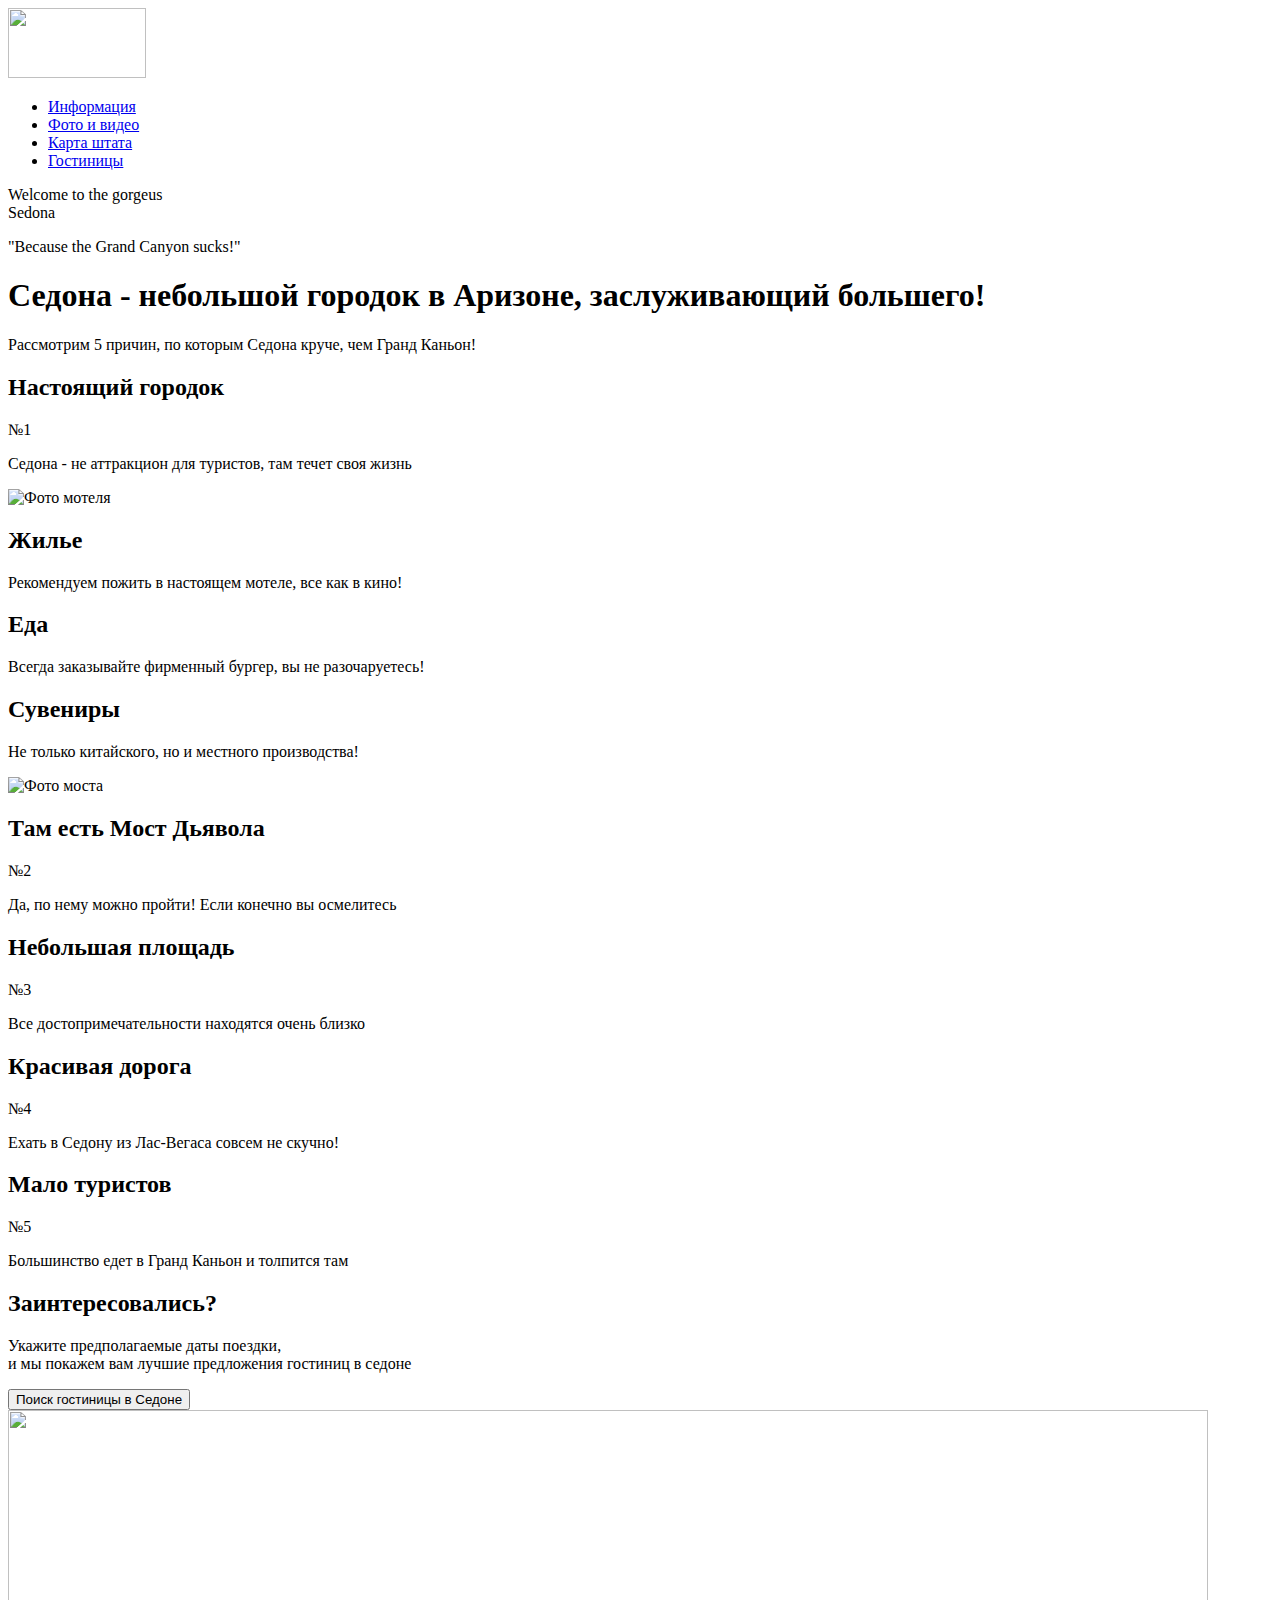
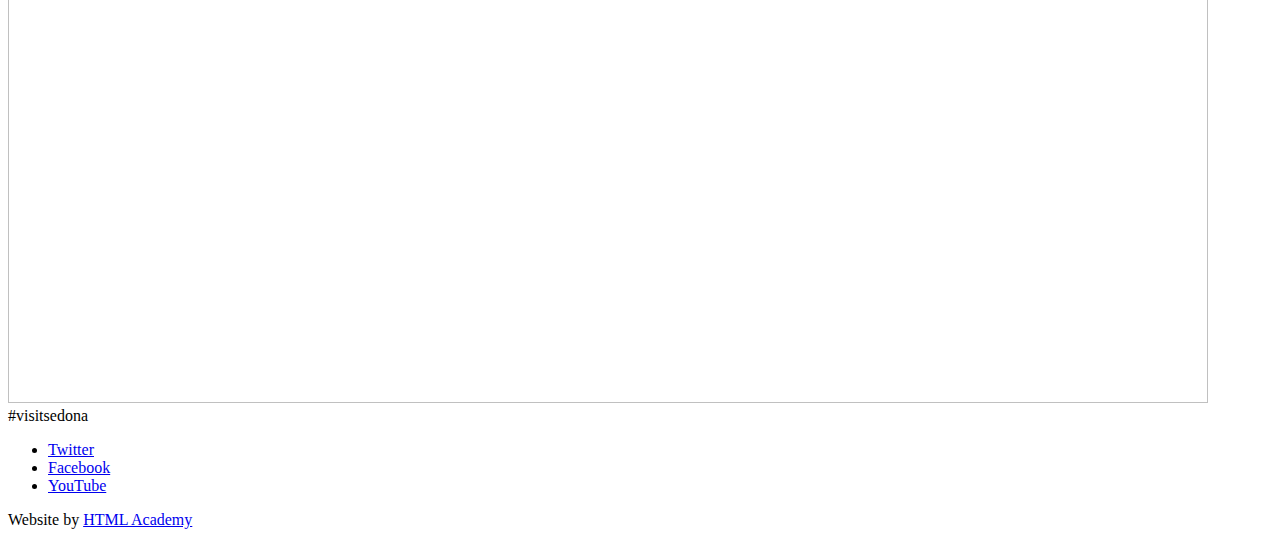
==== index.html @ 48c083d8 "Сделал разметку главной (кроме формы)" ====
<!DOCTYPE html>
<html lang="ru">
  <head>
    <meta charset="utf-8">
    <title>HTML Academy: Седона</title>
  </head>
  <body>
    <header class="main-header">
      <div class="container">
        <img class="logo" src="" width="138" height="70">
        <nav class="main-nav">
          <ul>
            <li>
              <a href="#">Информация</a>
            </li>
            <li>
              <a href="#">Фото и видео</a>
            </li>
            <li>
              <a href="#">Карта штата</a>
            </li>
            <li>
              <a href="#">Гостиницы</a>
            </li>
          </ul>
        </nav>
      </div>
    </header>
    <main clas="container">
      <div class="landscape-block">
        <div class="welcome-to">
          <span class="phrase-first-part">Welcome</span>
          <span class="phrase-second-part">to the gorgeus</span>
        </div>
        <div class="landscape-name">Sedona</div>
        <p class="slogan">
          "Because the Grand Canyon sucks!"
        </p>
      </div>
      <h1>Седона - небольшой городок в Аризоне, заслуживающий большего!</h1>
      <p class="start-of-description">Рассмотрим 5 причин, по которым Седона круче, чем Гранд Каньон!</p>
      <div class="advantages">
        <div class="advantages-item">
          <div class="advantages-item-wrapper">
            <h2 class="advantages-item-title">Настоящий городок</h2>
            <p class="advantages-item-number">№1</p>
            <p class="advantages-item-description">
              Седона - не аттракцион для туристов, там течет своя жизнь
            </p>
          </div>
          <img class="advantages-item-pic" src="" width="800" height="256" alt="Фото мотеля">
          <div class="recomendations">
            <div class="recomendation apartment">
              <h2>Жилье</h2>
              <p>
                Рекомендуем пожить в настоящем мотеле, все как в кино!
              </p>
            </div>
            <div class="recomendation food">
              <h2>Еда</h2>
              <p>
                Всегда заказывайте фирменный бургер, вы не разочаруетесь!
              </p>
            </div>
            <div class="recomendation gifts">
              <h2>Сувениры</h2>
              <p>
                Не только китайского, но и местного производства!
              </p>
            </div>
          </div>
        </div>
        <div class="advantages-item">
          <img class="advantages-item-pic" src="" width="800" height="256" alt="Фото моста">
          <div class="advantages-item-wrapper">
            <h2 class="advantages-item-title">Там есть Мост Дьявола</h2>
            <p class="advantages-item-number">№2</p>
            <p class="advantages-item-description">
              Да, по нему можно пройти! Если конечно вы осмелитесь
            </p>
          </div>
        </div>
        <div class="advantages-item">
          <h2 class="advantages-item-title">Небольшая площадь</h2>
          <p class="advantages-item-number">№3</p>
          <p class="advantages-item-description">
            Все достопримечательности находятся очень близко
          </p>
        </div>
        <div class="advantages-item">
          <h2 class="advantages-item-title">Красивая дорога</h2>
          <p class="advantages-item-number">№4</p>
          <p class="advantages-item-description">
            Ехать в Седону из Лас-Вегаса совсем не скучно!
          </p>
        </div>
        <div class="advantages-item">
          <h2 class="advantages-item-title">Мало туристов</h2>
          <p class="advantages-item-number">№5</p>
          <p class="advantages-item-description">
            Большинство едет в Гранд Каньон и толпится там
          </p>
        </div>
      </div>
      <h2 class="question">Заинтересовались?</h2>
      <p class="offer">Укажите предполагаемые даты поездки,<br>
        и мы покажем вам лучшие предложения гостиниц в седоне
      </p>
      <button class="btn show-form" type="button">Поиск гостиницы в Седоне</button>
    </main>
    <footer class="main-footer">
      <div class="container">
        <div class="map">
          <img src="" width="1200" height="593">
        </div>
        <div class="footer-wrapper">
          <span class="tag">#visitsedona</span>
          <ul class="social-box">
            <li>
              <a href="#" class="social-btn social-tw">Twitter</a>
            </li>
            <li>
              <a href="#" class="social-btn social-fb">Facebook</a>
            </li>
            <li>
              <a href="#" class="social-btn social-yt">YouTube</a>
            </li>
          </ul>
          <div class="creators">
            <span>Website by</span>
            <a href="#">HTML Academy</a>
          </div>
        </div>
      </div>
    </footer>
  </body>
</html>
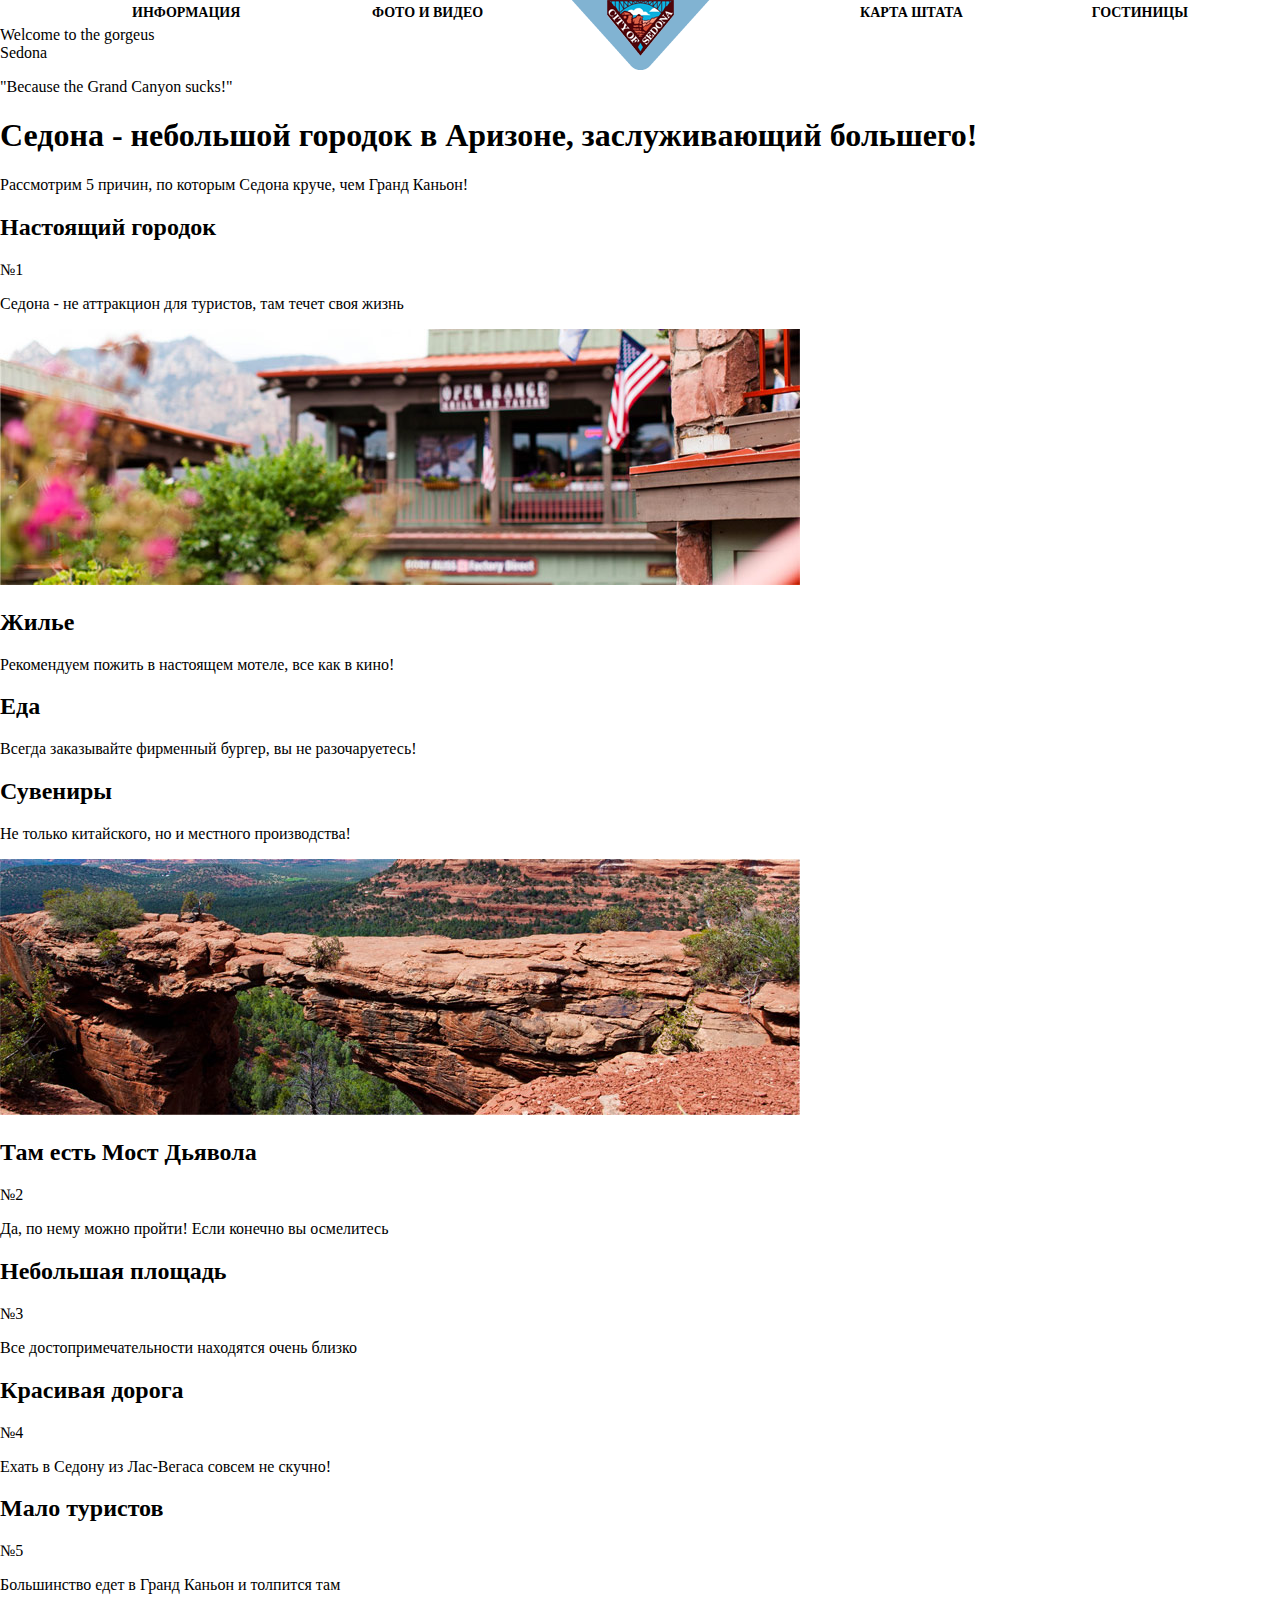
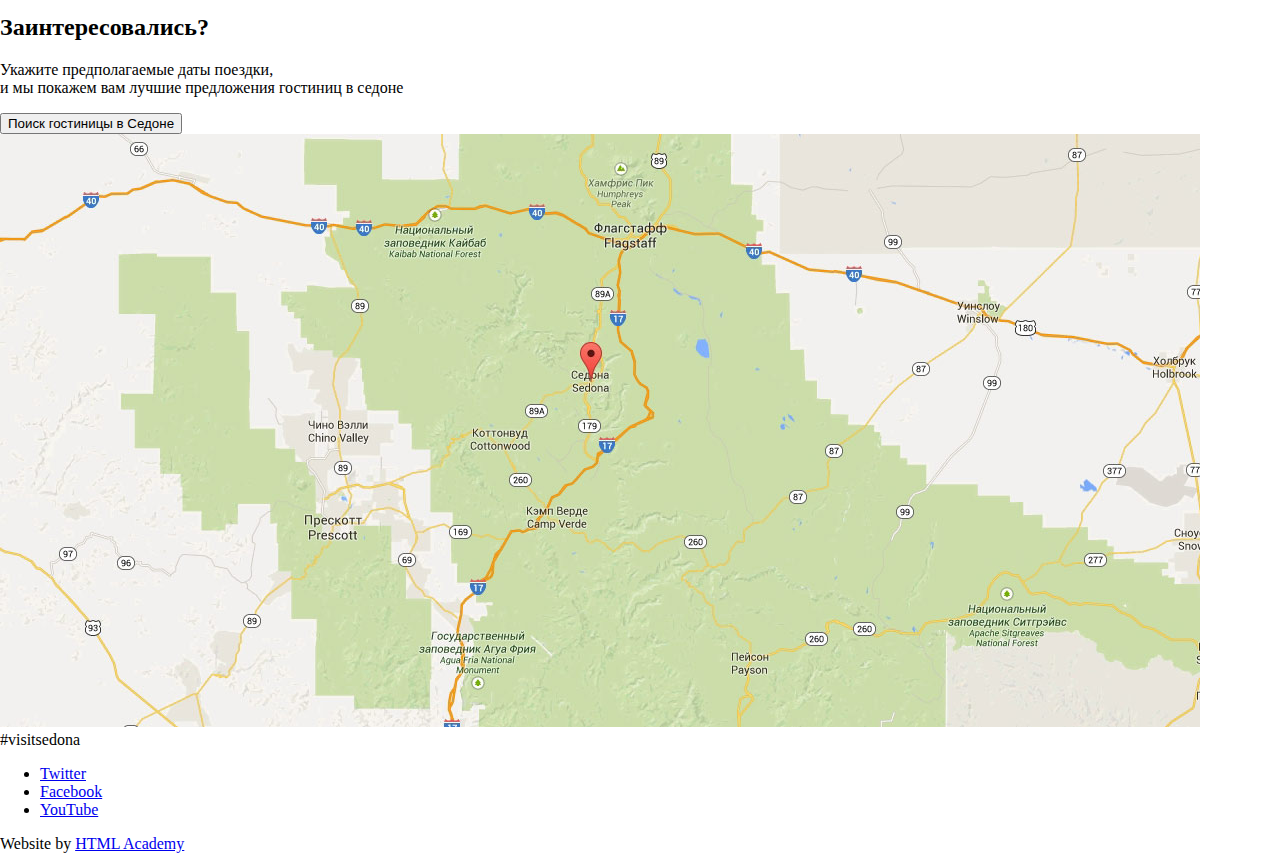
==== commit f8921ec1: "Добавил изображения для index" ====
--- a/index.html
+++ b/index.html
@@ -3,28 +3,27 @@
   <head>
     <meta charset="utf-8">
     <title>HTML Academy: Седона</title>
+    <link href="css/style.css" rel="stylesheet">
   </head>
   <body>
-    <header class="main-header">
-      <div class="container">
-        <img class="logo" src="" width="138" height="70">
-        <nav class="main-nav">
-          <ul>
-            <li>
-              <a href="#">Информация</a>
-            </li>
-            <li>
-              <a href="#">Фото и видео</a>
-            </li>
-            <li>
-              <a href="#">Карта штата</a>
-            </li>
-            <li>
-              <a href="#">Гостиницы</a>
-            </li>
-          </ul>
-        </nav>
-      </div>
+    <header class="main-header container">
+      <img class="logo" src="img/logo.png" width="138" height="70">
+      <nav class="main-nav">
+        <ul>
+          <li>
+            <a href="#">Информация</a>
+          </li>
+          <li>
+            <a href="#">Фото и видео</a>
+          </li>
+          <li>
+            <a href="#">Карта штата</a>
+          </li>
+          <li>
+            <a href="#">Гостиницы</a>
+          </li>
+        </ul>
+      </nav>
     </header>
     <main clas="container">
       <div class="landscape-block">
@@ -48,7 +47,7 @@
               Седона - не аттракцион для туристов, там течет своя жизнь
             </p>
           </div>
-          <img class="advantages-item-pic" src="" width="800" height="256" alt="Фото мотеля">
+          <img class="advantages-item-pic" src="img/motel-img.jpg" width="800" height="256" alt="Фото мотеля">
           <div class="recomendations">
             <div class="recomendation apartment">
               <h2>Жилье</h2>
@@ -71,7 +70,7 @@
           </div>
         </div>
         <div class="advantages-item">
-          <img class="advantages-item-pic" src="" width="800" height="256" alt="Фото моста">
+          <img class="advantages-item-pic" src="img/bridge.jpg" width="800" height="256" alt="Фото моста">
           <div class="advantages-item-wrapper">
             <h2 class="advantages-item-title">Там есть Мост Дьявола</h2>
             <p class="advantages-item-number">№2</p>
@@ -111,7 +110,7 @@
     <footer class="main-footer">
       <div class="container">
         <div class="map">
-          <img src="" width="1200" height="593">
+          <img src="img/map.jpg" width="1200" height="593">
         </div>
         <div class="footer-wrapper">
           <span class="tag">#visitsedona</span>
--- a/css/style.css
+++ b/css/style.css
@@ -0,0 +1,57 @@
+body {
+  min-width: 1200px;
+  margin: 0;
+}
+
+.container {
+  margin: 0 auto;
+}
+
+.main-header {
+  position: relative;
+}
+
+.logo {
+  position: absolute;
+  left: 50%;
+  margin-left: -68px;
+}
+
+.main-nav ul {
+  width: 1056px;
+  margin: 0 auto;
+  list-style: none;
+  font-size: 0;
+}
+
+.main-nav li {
+  display: inline-block;
+  width: 128px;
+  font-size: 14px;
+  line-height: 26px;
+  text-transform: uppercase;
+  color: black;
+  font-weight: bold;
+  text-align: left;
+}
+
+.main-nav li:first-child {
+  margin-right: 112px;
+}
+
+.main-nav li:nth-child(2) {
+  margin-right: 360px;
+}
+
+.main-nav li:nth-child(3) {
+  margin-right: 72px;
+}
+
+.main-nav li:last-child {
+  text-align: right;
+}
+
+.main-nav a {
+  text-decoration: none;
+  color: black;
+}
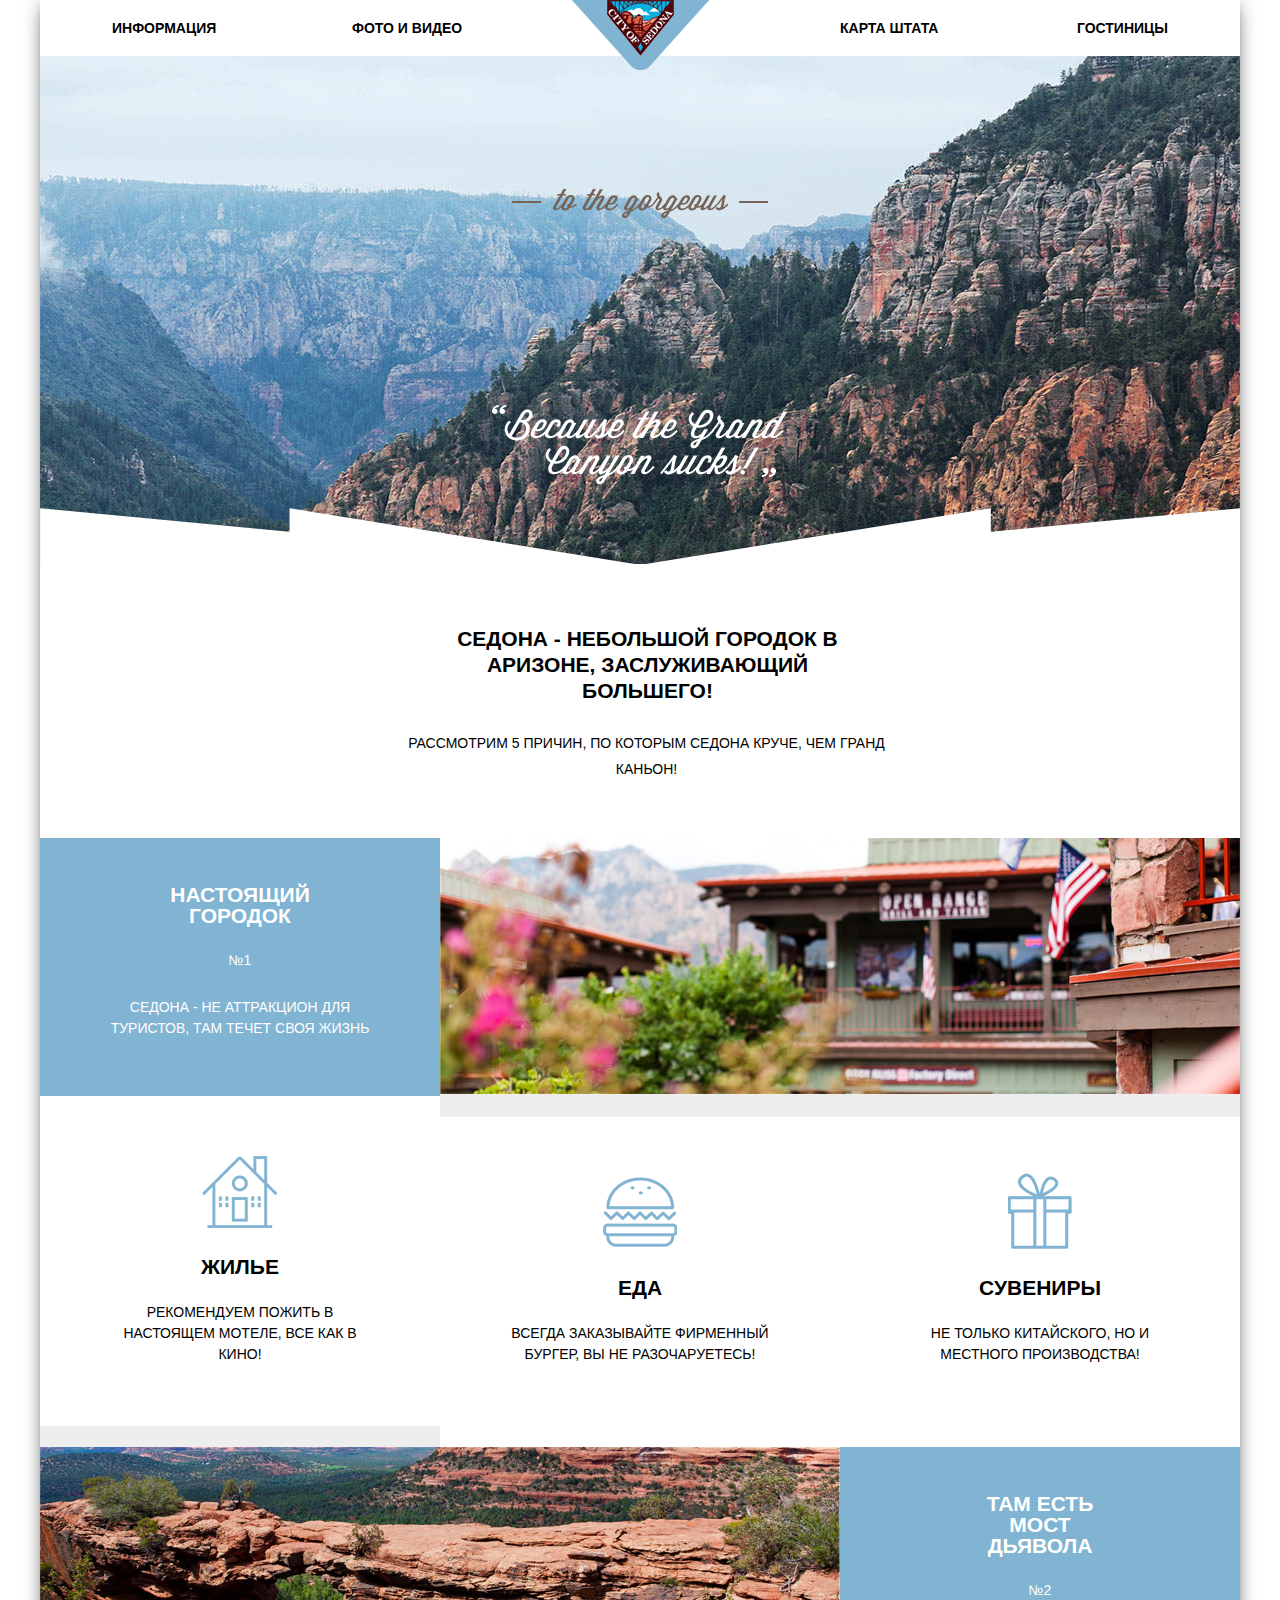
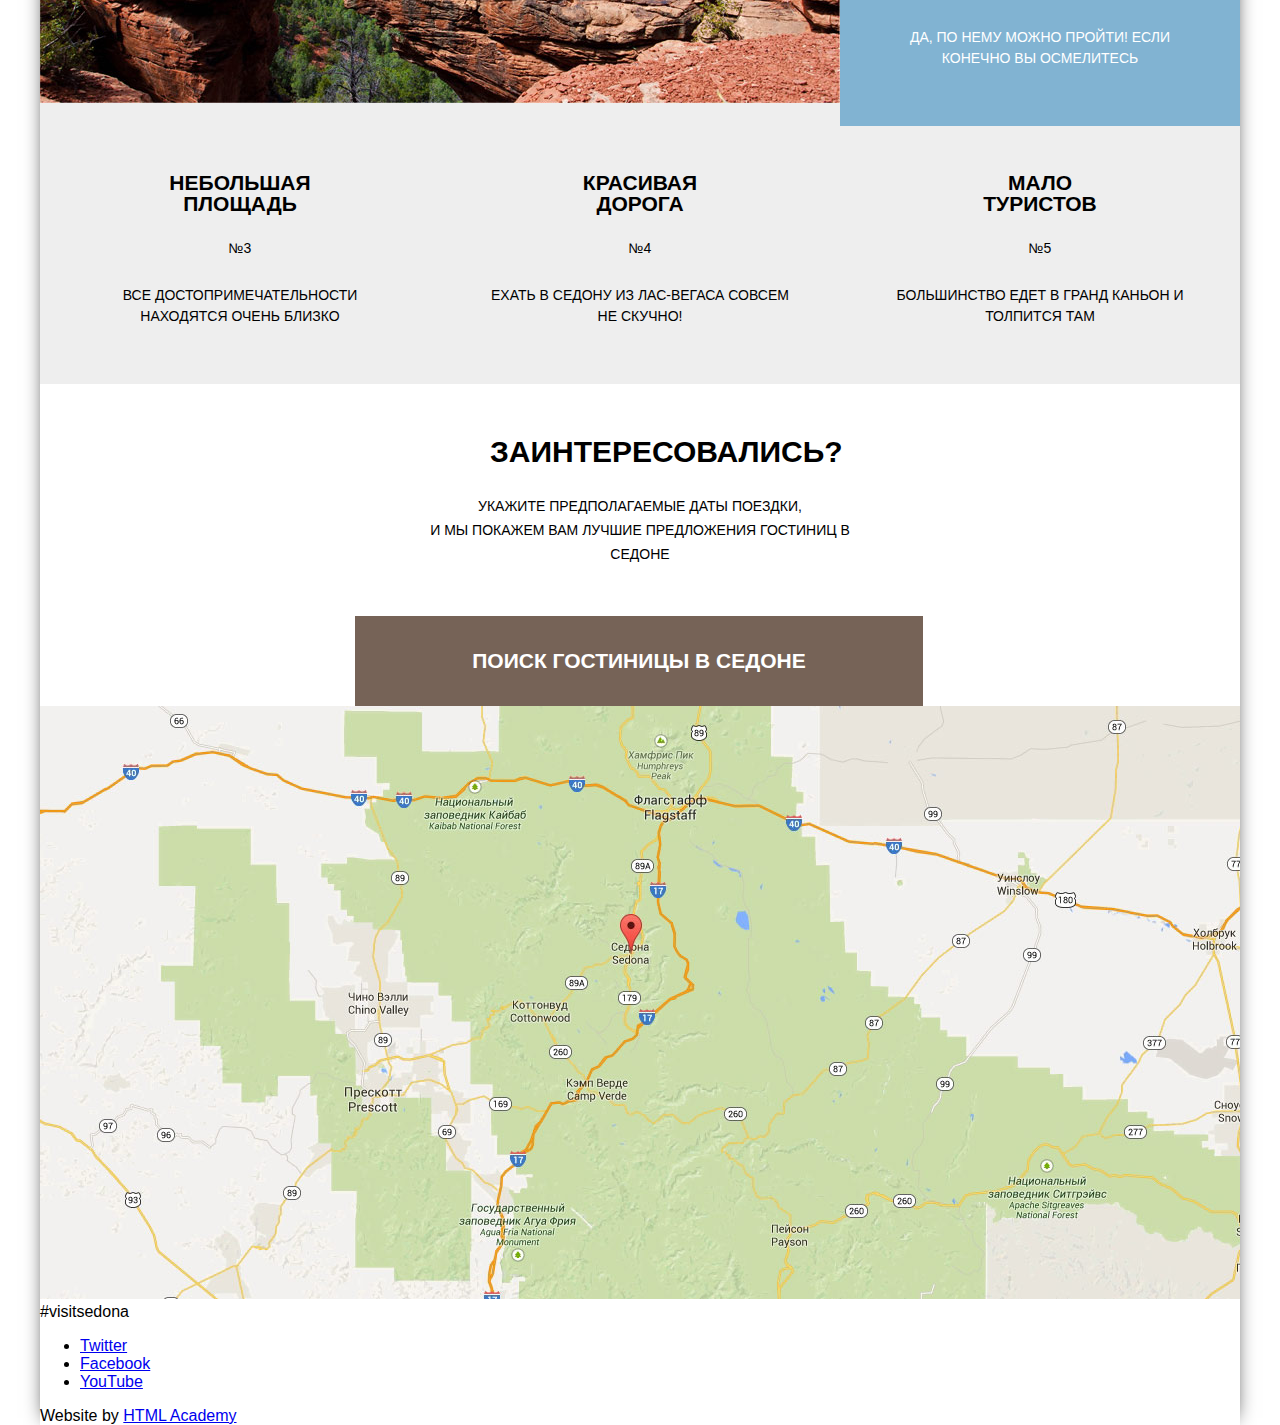
==== commit 53609307: "Начал сетки и оформление контента index" ====
--- a/index.html
+++ b/index.html
@@ -6,7 +6,7 @@
     <link href="css/style.css" rel="stylesheet">
   </head>
   <body>
-    <header class="main-header container">
+    <header class="main-header">
       <img class="logo" src="img/logo.png" width="138" height="70">
       <nav class="main-nav">
         <ul>
@@ -25,7 +25,7 @@
         </ul>
       </nav>
     </header>
-    <main clas="container">
+    <main>
       <div class="landscape-block">
         <div class="welcome-to">
           <span class="phrase-first-part">Welcome</span>
@@ -36,7 +36,7 @@
           "Because the Grand Canyon sucks!"
         </p>
       </div>
-      <h1>Седона - небольшой городок в Аризоне, заслуживающий большего!</h1>
+      <h1 class="place-discr">Седона - небольшой городок в Аризоне, заслуживающий большего!</h1>
       <p class="start-of-description">Рассмотрим 5 причин, по которым Седона круче, чем Гранд Каньон!</p>
       <div class="advantages">
         <div class="advantages-item">
@@ -61,7 +61,7 @@
                 Всегда заказывайте фирменный бургер, вы не разочаруетесь!
               </p>
             </div>
-            <div class="recomendation gifts">
+            <div class="recomendation gift">
               <h2>Сувениры</h2>
               <p>
                 Не только китайского, но и местного производства!
@@ -108,27 +108,25 @@
       <button class="btn show-form" type="button">Поиск гостиницы в Седоне</button>
     </main>
     <footer class="main-footer">
-      <div class="container">
-        <div class="map">
-          <img src="img/map.jpg" width="1200" height="593">
-        </div>
-        <div class="footer-wrapper">
-          <span class="tag">#visitsedona</span>
-          <ul class="social-box">
-            <li>
-              <a href="#" class="social-btn social-tw">Twitter</a>
-            </li>
-            <li>
-              <a href="#" class="social-btn social-fb">Facebook</a>
-            </li>
-            <li>
-              <a href="#" class="social-btn social-yt">YouTube</a>
-            </li>
-          </ul>
-          <div class="creators">
-            <span>Website by</span>
-            <a href="#">HTML Academy</a>
-          </div>
+      <div class="map">
+        <img src="img/map.jpg" width="1200" height="593">
+      </div>
+      <div class="footer-wrapper">
+        <span class="tag">#visitsedona</span>
+        <ul class="social-box">
+          <li>
+            <a href="#" class="social-btn social-tw">Twitter</a>
+          </li>
+          <li>
+            <a href="#" class="social-btn social-fb">Facebook</a>
+          </li>
+          <li>
+            <a href="#" class="social-btn social-yt">YouTube</a>
+          </li>
+        </ul>
+        <div class="creators">
+          <span>Website by</span>
+          <a href="#">HTML Academy</a>
         </div>
       </div>
     </footer>
--- a/css/style.css
+++ b/css/style.css
@@ -1,10 +1,8 @@
 body {
-  min-width: 1200px;
-  margin: 0;
-}
-
-.container {
-  margin: 0 auto;
+  width: 1200px;
+  margin: 0 auto;;
+  box-shadow: 0 0 20px -7px black;
+  font-family: PT Sans, Arial, sans-serif;
 }
 
 .main-header {
@@ -13,6 +11,7 @@
 
 .logo {
   position: absolute;
+  z-index: 1000;
   left: 50%;
   margin-left: -68px;
 }
@@ -20,12 +19,15 @@
 .main-nav ul {
   width: 1056px;
   margin: 0 auto;
+  padding: 0;
   list-style: none;
   font-size: 0;
 }
 
 .main-nav li {
   display: inline-block;
+  padding-top: 15px;
+  padding-bottom: 15px;
   width: 128px;
   font-size: 14px;
   line-height: 26px;
@@ -55,3 +57,249 @@
   text-decoration: none;
   color: black;
 }
+
+.landscape-block {
+  position: relative;
+  width: 1200px;
+  height: 508px;
+  background: url(../img/landscape.jpg) no-repeat center;
+  margin-bottom: 62px;
+}
+
+.landscape-block::after {
+  content: "";
+  position: absolute;
+  top: 452px;
+  width: 1200px;
+  height: 57px;
+  background: url(../img/landscape-footer.png) no-repeat center;
+}
+
+.phrase-first-part {
+  position: absolute;
+  left: 506px;
+  top: 76px;
+  display: block;
+  width: 188px;
+  height: 45px;
+  background: url(../img/welcome.png) no-repeat center;
+  font-size: 0;
+}
+
+.phrase-second-part {
+  position: absolute;
+  left: 472px;
+  top: 133px;
+  display: block;
+  width: 256px;
+  height: 30px;
+  background: url(../img/to-the-gorgeous.png) no-repeat center;
+  font-size: 0;
+}
+
+.landscape-name {
+  position: absolute;
+  left: 371px;
+  top: 215px;
+  width: 458px;
+  height: 78px;
+  background: url(../img/sedona.png) no-repeat center;
+  font-size: 0;
+}
+
+.slogan {
+  position: absolute;
+  left: 452px;
+  top: 349px;
+  width: 296px;
+  height: 80px;
+  background: url(../img/slogan.png) no-repeat center;
+  font-size: 0;
+}
+
+.place-discr {
+  width: 455px;
+  margin: 0;
+  margin-left: 380px;
+  margin-bottom: 26px;
+  padding: 0;
+  font-size: 21px;
+  line-height: 26px;
+  font-weight: 700;
+  text-align: center;
+  text-transform: uppercase;
+}
+
+.start-of-description {
+  width: 493px;
+  margin: 0;
+  margin-left: 360px;
+  margin-bottom: 56px;
+  padding: 0;
+  font-size: 14px;
+  line-height: 26px;
+  font-weight: 400;
+  text-align: center;
+  text-transform: uppercase;
+}
+
+.advantages {
+  font-size: 0;
+  margin-bottom: 53px;
+}
+
+.advantages-item {
+  width: 400px;
+  display: inline-block;
+  vertical-align: middle;
+  background-color: #eeeeee;
+  min-height: 256px;
+}
+
+.advantages-item:first-child,
+.advantages-item:nth-child(2) {
+  width: 1200px;
+}
+
+.advantages-item-wrapper {
+  display: inline-block;
+  width: 400px;
+  min-height: 256px;
+  background-color: #81b3d2;
+  vertical-align: top;
+  color: #ffffff;
+}
+
+.advantages-item-title {
+  width: 158px;
+  margin: 0 auto;
+  margin-top: 46px;
+  margin-bottom: 24px;
+  font-size: 21px;
+  line-height: 21px;
+  font-weight: 700;
+  text-transform: uppercase;
+  text-align: center;
+}
+
+.advantages-item-number {
+  width: 60px;
+  font-size: 14px;
+  line-height: 21px;
+  font-weight: 400;
+  text-align: center;
+  margin: 0 auto;
+  margin-bottom: 26px;
+}
+
+.advantages-item-description {
+  width: 300px;
+  font-size: 14px;
+  line-height: 21px;
+  font-weight: 400;
+  text-align: center;
+  margin: 0 auto;
+  margin-bottom: 57px;
+  text-transform: uppercase;
+}
+
+.advantages-item-pic {
+  display: inline-block;
+  vertical-align: top;
+}
+
+.recomendation {
+  position: relative;
+  display: inline-block;
+  width: 400px;
+  min-height: 330px;
+  background-color: #ffffff;
+}
+
+.apartment::before {
+  content: "";
+  position: absolute;
+  top: 60px;
+  left: 162px;
+  width: 75px;
+  height: 72px;
+  background: url(../img/apartment.png) no-repeat center;
+}
+
+.food::before {
+  content: "";
+  position: absolute;
+  top: 60px;
+  left: 163px;
+  width: 74px;
+  height: 70px;
+  background: url(../img/food.png) no-repeat center;
+}
+
+.gift::before {
+  content: "";
+  position: absolute;
+  top: 56px;
+  left: 168px;
+  width: 64px;
+  height: 76px;
+  background: url(../img/gift.png) no-repeat center;
+}
+
+.recomendation h2 {
+  margin: 0 auto;
+  margin-top: 160px;
+  margin-bottom: 25px;
+  font-size: 21px;
+  line-height: 21px;
+  font-weight: 700;
+  text-transform: uppercase;
+  text-align: center;
+}
+
+.recomendation p {
+  width: 260px;
+  font-size: 14px;
+  line-height: 21px;
+  font-weight: 400;
+  text-align: center;
+  margin: 0 auto;
+  text-transform: uppercase;
+}
+
+.question {
+  width: 300px;
+  margin: 0 auto;
+  margin-bottom: 27px;
+  font-size: 30px;
+  line-height: 30px;
+  text-transform: uppercase;
+  font-weight: 700;
+}
+
+.offer {
+  width: 445px;
+  margin: 0 auto;
+  margin-bottom: 50px;
+  font-size: 14px;
+  line-height: 24px;
+  text-transform: uppercase;
+  font-weight: 400;
+  text-align: center;
+}
+
+.btn {
+  margin-left: 315px;
+  width: 568px;
+  box-sizing: border-box;
+  padding: 32px 100px;
+  font-size: 21px;
+  line-height: 26px;
+  color: #ffffff;
+  text-transform: uppercase;
+  font-weight: 700;
+  border-radius: none;
+  background-color: #766357;
+  border: none;
+  outline: none;
+}
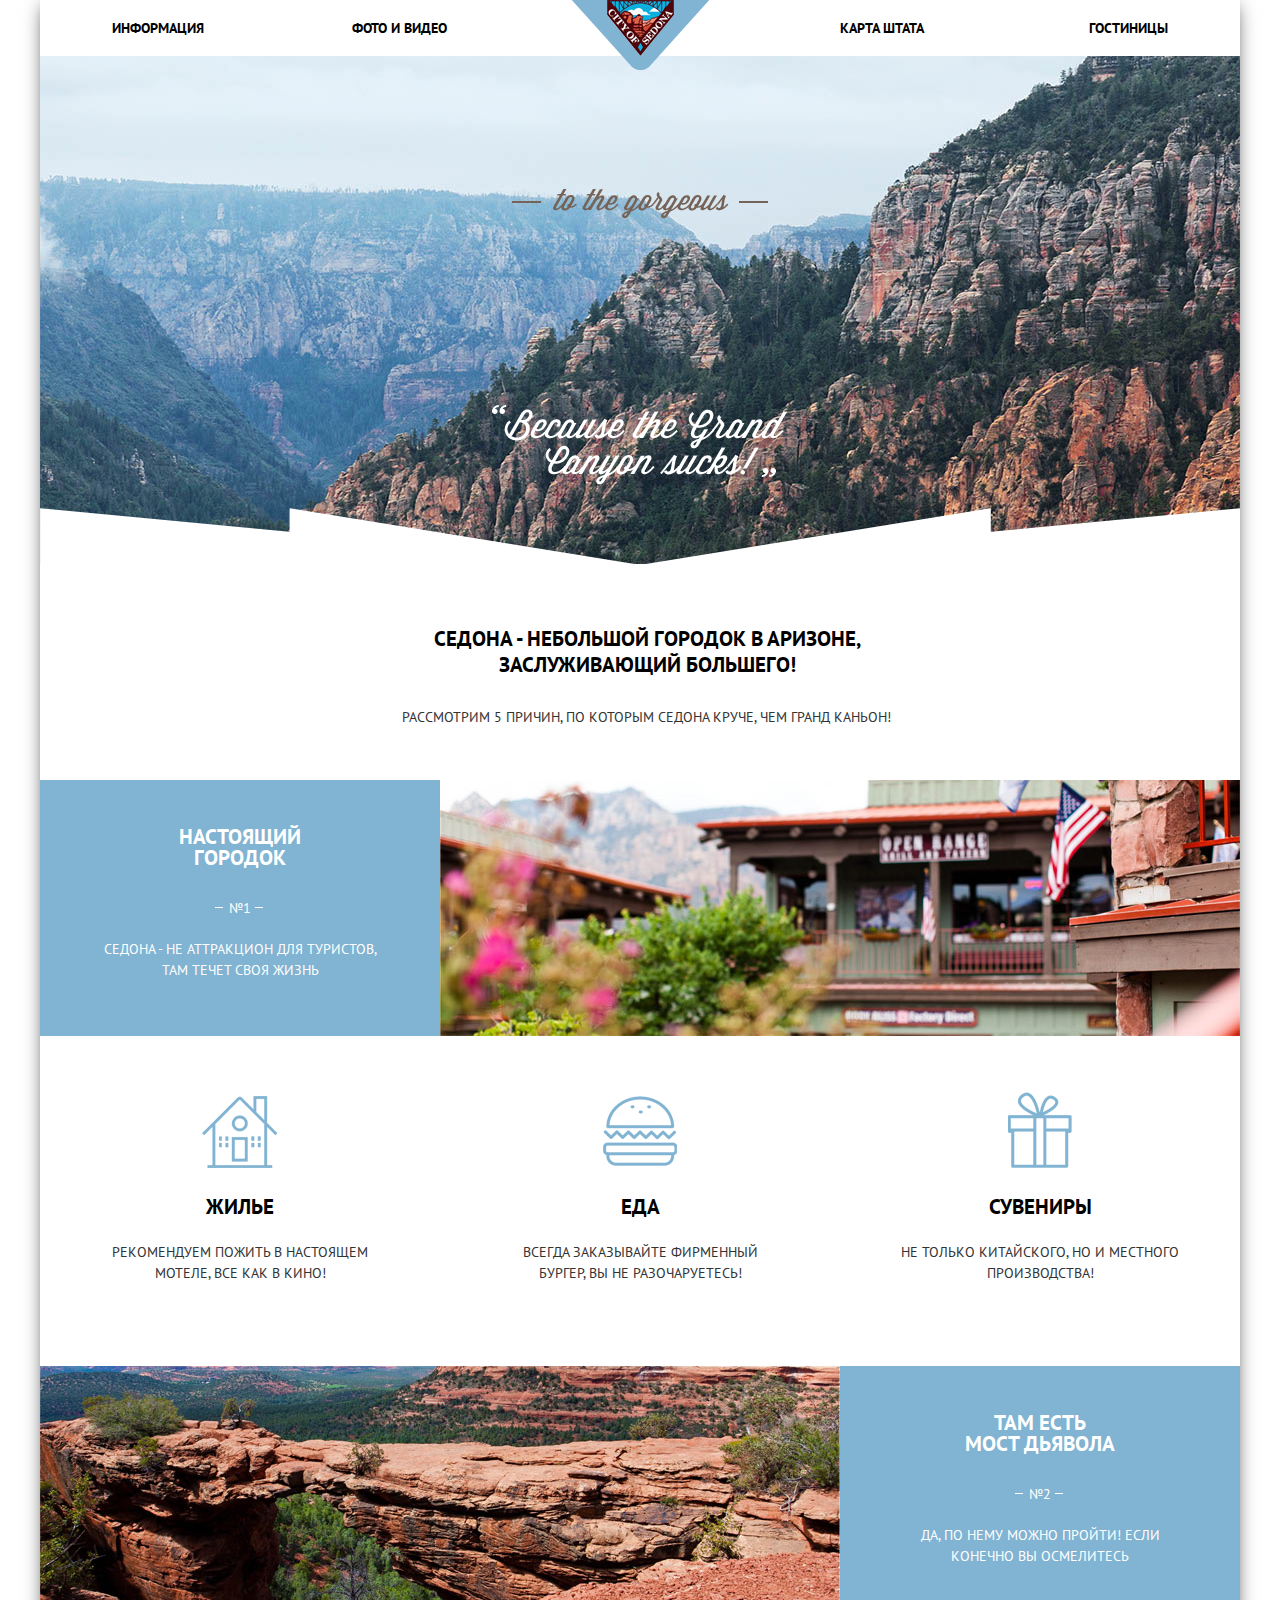
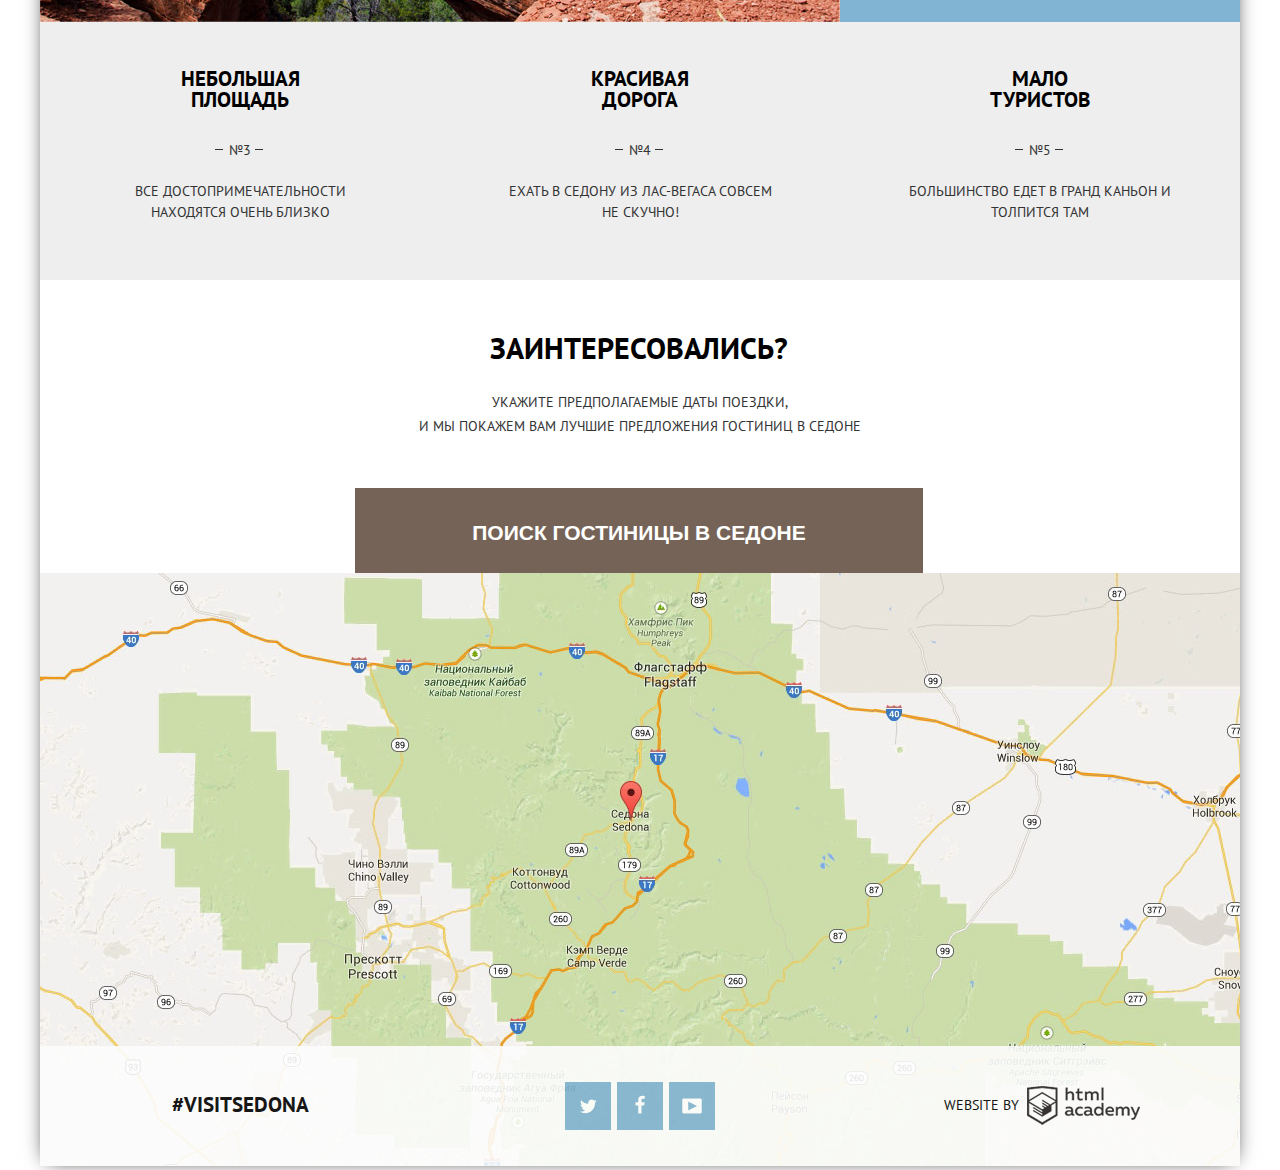
==== commit 2974ade0: "Закончил сетку index" ====
--- a/index.html
+++ b/index.html
@@ -3,6 +3,7 @@
   <head>
     <meta charset="utf-8">
     <title>HTML Academy: Седона</title>
+    <link href="https://fonts.googleapis.com/css?family=PT+Sans:400,700&amp;subset=cyrillic" rel="stylesheet">
     <link href="css/style.css" rel="stylesheet">
   </head>
   <body>
@@ -42,9 +43,10 @@
         <div class="advantages-item">
           <div class="advantages-item-wrapper">
             <h2 class="advantages-item-title">Настоящий городок</h2>
-            <p class="advantages-item-number">№1</p>
-            <p class="advantages-item-description">
-              Седона - не аттракцион для туристов, там течет своя жизнь
+            <p class="advantages-item-number first-number another-color">№1</p>
+            <p class="advantages-item-description another-color">
+              Седона - не аттракцион для туристов,<br>
+              там течет своя жизнь
             </p>
           </div>
           <img class="advantages-item-pic" src="img/motel-img.jpg" width="800" height="256" alt="Фото мотеля">
@@ -73,8 +75,8 @@
           <img class="advantages-item-pic" src="img/bridge.jpg" width="800" height="256" alt="Фото моста">
           <div class="advantages-item-wrapper">
             <h2 class="advantages-item-title">Там есть Мост Дьявола</h2>
-            <p class="advantages-item-number">№2</p>
-            <p class="advantages-item-description">
+            <p class="advantages-item-number second-number another-color">№2</p>
+            <p class="advantages-item-description another-color">
               Да, по нему можно пройти! Если конечно вы осмелитесь
             </p>
           </div>
@@ -83,14 +85,16 @@
           <h2 class="advantages-item-title">Небольшая площадь</h2>
           <p class="advantages-item-number">№3</p>
           <p class="advantages-item-description">
-            Все достопримечательности находятся очень близко
+            Все достопримечательности<br>
+            находятся очень близко
           </p>
         </div>
         <div class="advantages-item">
           <h2 class="advantages-item-title">Красивая дорога</h2>
           <p class="advantages-item-number">№4</p>
           <p class="advantages-item-description">
-            Ехать в Седону из Лас-Вегаса совсем не скучно!
+            Ехать в Седону из Лас-Вегаса совсем<br>
+            не скучно!
           </p>
         </div>
         <div class="advantages-item">
@@ -111,19 +115,13 @@
       <div class="map">
         <img src="img/map.jpg" width="1200" height="593">
       </div>
-      <div class="footer-wrapper">
-        <span class="tag">#visitsedona</span>
-        <ul class="social-box">
-          <li>
-            <a href="#" class="social-btn social-tw">Twitter</a>
-          </li>
-          <li>
-            <a href="#" class="social-btn social-fb">Facebook</a>
-          </li>
-          <li>
-            <a href="#" class="social-btn social-yt">YouTube</a>
-          </li>
-        </ul>
+      <div class="footer-wrapper clearfix">
+        <div class="tag">#visitsedona</div>
+        <div class="social-box">
+          <a href="#" class="social-btn social-tw">Twitter</a>
+          <a href="#" class="social-btn social-fb">Facebook</a>
+          <a href="#" class="social-btn social-yt">YouTube</a>
+        </div>
         <div class="creators">
           <span>Website by</span>
           <a href="#">HTML Academy</a>
--- a/css/style.css
+++ b/css/style.css
@@ -134,13 +134,14 @@
   width: 493px;
   margin: 0;
   margin-left: 360px;
-  margin-bottom: 56px;
+  margin-bottom: 50px;
   padding: 0;
   font-size: 14px;
   line-height: 26px;
   font-weight: 400;
   text-align: center;
   text-transform: uppercase;
+  color: #333333;
 }
 
 .advantages {
@@ -164,17 +165,17 @@
 .advantages-item-wrapper {
   display: inline-block;
   width: 400px;
-  min-height: 256px;
+  height: 256px;
   background-color: #81b3d2;
   vertical-align: top;
   color: #ffffff;
 }
 
 .advantages-item-title {
-  width: 158px;
+  width: 150px;
   margin: 0 auto;
   margin-top: 46px;
-  margin-bottom: 24px;
+  margin-bottom: 30px;
   font-size: 21px;
   line-height: 21px;
   font-weight: 700;
@@ -183,24 +184,67 @@
 }
 
 .advantages-item-number {
-  width: 60px;
+  position: relative;
+  width: 50px;
   font-size: 14px;
   line-height: 21px;
   font-weight: 400;
-  text-align: center;
-  margin: 0 auto;
-  margin-bottom: 26px;
+  color: #333333;
+  text-align: center;
+  margin: 0 auto;
+  margin-bottom: 20px;
+}
+
+.advantages-item-number::before {
+  content: "";
+  position: absolute;
+  top: 9px;
+  left: 0;
+  width: 8px;
+  height: 1px;
+  background-color: #333333;
+}
+
+.advantages-item-number::after {
+  content: "";
+  position: absolute;
+  top: 9px;
+  left: 40px;
+  width: 8px;
+  height: 1px;
+  background-color: #333333;
+}
+
+.first-number::before {
+  background-color: white;
+}
+
+.first-number::after {
+  background-color: white;
+}
+
+.second-number::before {
+  background-color: white;
+}
+
+.second-number::after {
+  background-color: white;
 }
 
 .advantages-item-description {
-  width: 300px;
+  width: 290px;
   font-size: 14px;
   line-height: 21px;
   font-weight: 400;
+  color: #333333;
   text-align: center;
   margin: 0 auto;
   margin-bottom: 57px;
   text-transform: uppercase;
+}
+
+.another-color {
+  color: #ffffff;
 }
 
 .advantages-item-pic {
@@ -258,10 +302,11 @@
 }
 
 .recomendation p {
-  width: 260px;
+  width: 285px;
   font-size: 14px;
   line-height: 21px;
   font-weight: 400;
+  color: #333333;
   text-align: center;
   margin: 0 auto;
   text-transform: uppercase;
@@ -282,6 +327,7 @@
   margin: 0 auto;
   margin-bottom: 50px;
   font-size: 14px;
+  color: #333333;
   line-height: 24px;
   text-transform: uppercase;
   font-weight: 400;
@@ -289,17 +335,142 @@
 }
 
 .btn {
+  box-sizing: border-box;
+  text-transform: uppercase;
+  border-radius: none;
+  border: none;
+  outline: none;
+}
+
+.show-form {
   margin-left: 315px;
   width: 568px;
-  box-sizing: border-box;
-  padding: 32px 100px;
+  padding: 32px 100px 27px;
   font-size: 21px;
   line-height: 26px;
   color: #ffffff;
-  text-transform: uppercase;
-  font-weight: 700;
-  border-radius: none;
+  font-weight: 700;
   background-color: #766357;
-  border: none;
-  outline: none;
-}
+}
+
+.main-footer {
+  position: relative;
+}
+
+.footer-wrapper {
+  position: absolute;
+  z-index: 100;
+  top: 473px;
+  font-size: 0;
+  background-color: #fdfdfd;
+  width: 1200px;
+  opacity: 0.9;
+  vertical-align: top;
+}
+
+.clearfix::after {
+  content: "";
+  display: table;
+  clear: both;
+}
+
+.map {
+  height: 593px;
+}
+
+.tag {
+  float: left;
+  width: 240px;
+  font-size: 21px;
+  line-height: 26px;
+  text-transform: uppercase;
+  font-weight: 700;
+  text-align: center;
+  margin-top: 46px;
+  margin-left: 80px;
+  margin-right: 205px;
+}
+
+.social-box {
+  float: left;
+  width: 150px;
+  margin: 0;
+  padding: 0;
+  margin-top: 36px;
+  margin-right: 214px;
+  margin-bottom: 36px;
+  font-size: 0;
+  vertical-align: top;
+}
+
+.social-btn {
+  position: relative;
+  display: inline-block;
+  width: 46px;
+  height: 48px;
+  background-color: #81b3d2;
+  margin-right: 6px;
+}
+
+.social-tw::before {
+  content: "";
+  position: absolute;
+  top: 17px;
+  left: 15px;
+  width: 17px;
+  height: 15px;
+  background: url(../img/twitter.png) no-repeat center;
+}
+
+.social-fb::before {
+  content: "";
+  position: absolute;
+  top: 13px;
+  left: 18px;
+  width: 10px;
+  height: 19px;
+  background: url(../img/fb.png) no-repeat center;
+}
+
+.social-yt::before {
+  content: "";
+  position: absolute;
+  top: 16px;
+  left: 13px;
+  width: 20px;
+  height: 16px;
+  background: url(../img/youtube.png) no-repeat center;
+}
+
+
+.social-btn:last-child {
+  margin-right: 0;
+}
+
+.creators {
+  float: left;
+  width: 240px;
+  font-size: 0;
+  margin-top: 40px;
+}
+
+.creators span {
+  display: inline-block;
+  font-size: 14px;
+  line-height: 39px;
+  color: black;
+  font-weight: 400;
+  text-transform: uppercase;
+  margin-left: 15px;
+  margin-right: 8px;
+  vertical-align: bottom;
+}
+
+.creators a {
+  font-size: 0;
+  display: inline-block;
+  width: 113px;
+  height: 39px;
+  background: url(../img/html-acad.png) no-repeat center;
+  line-height: 39px;
+}
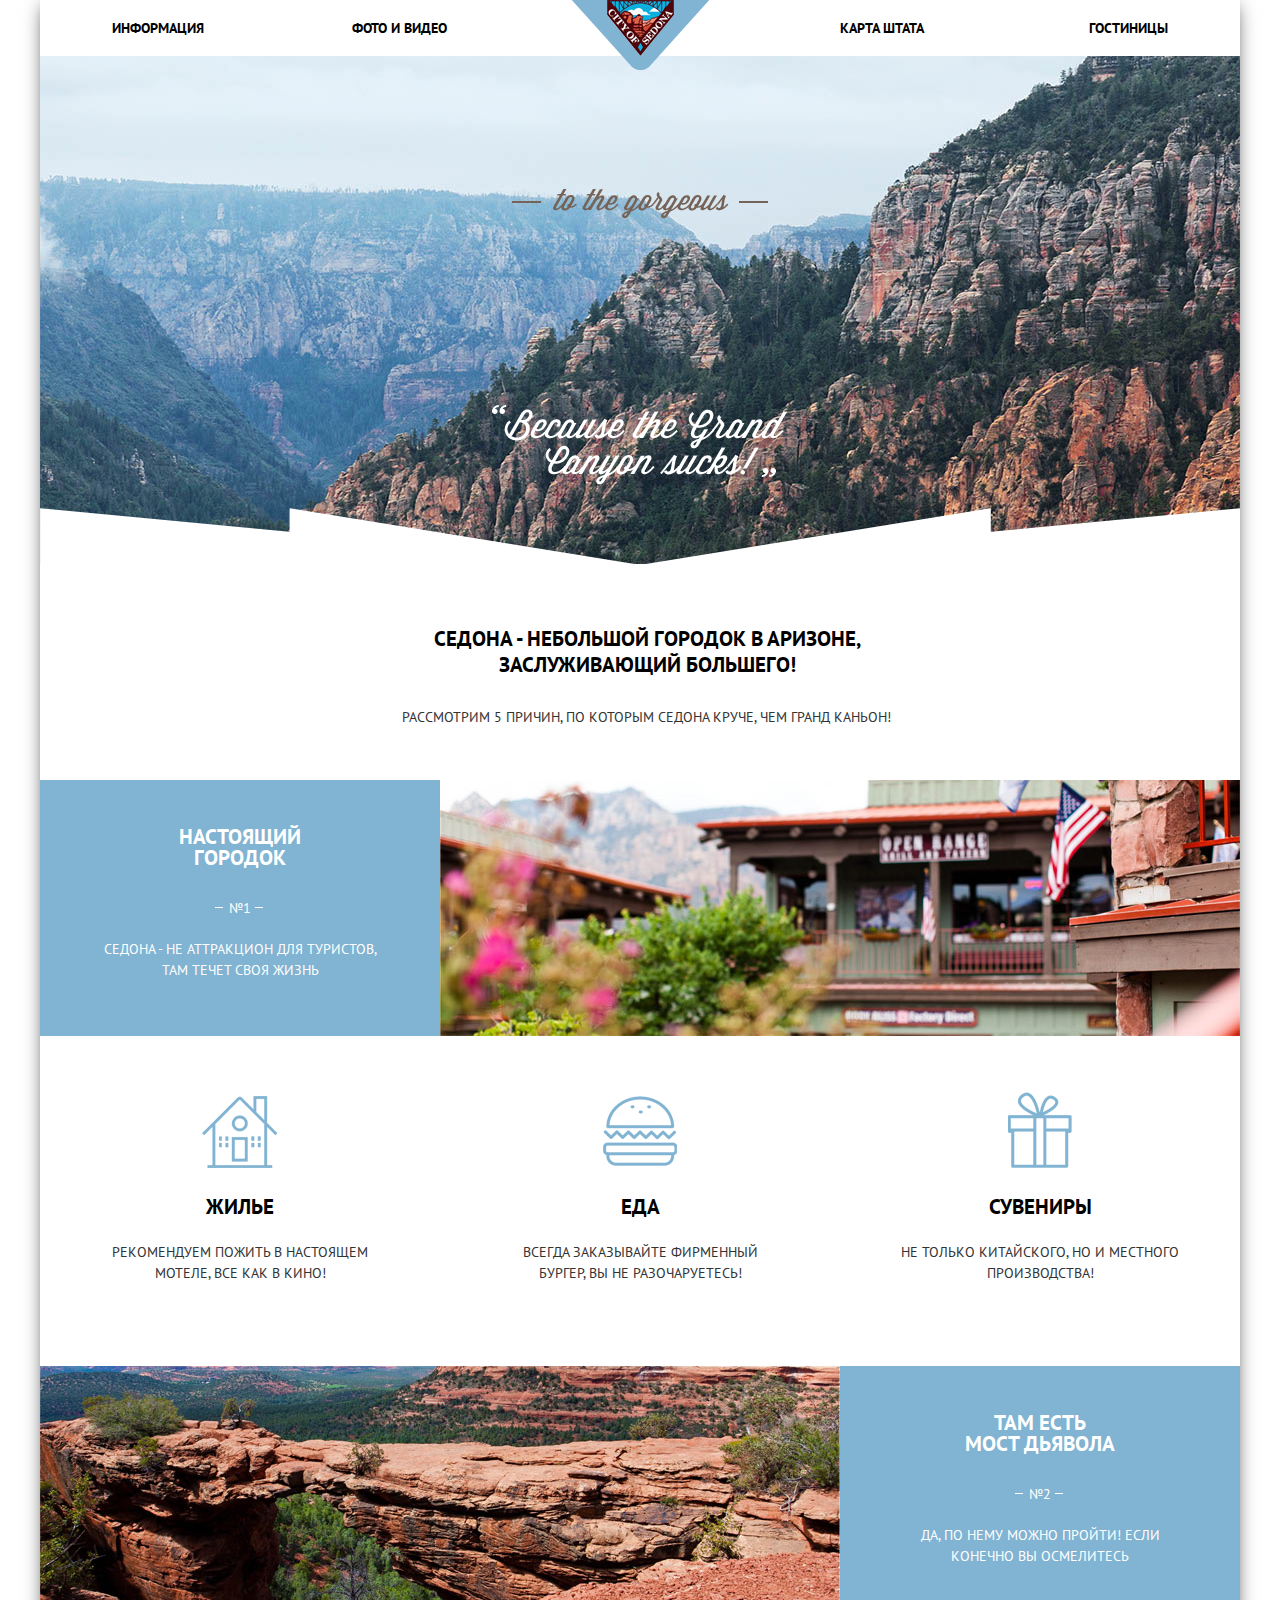
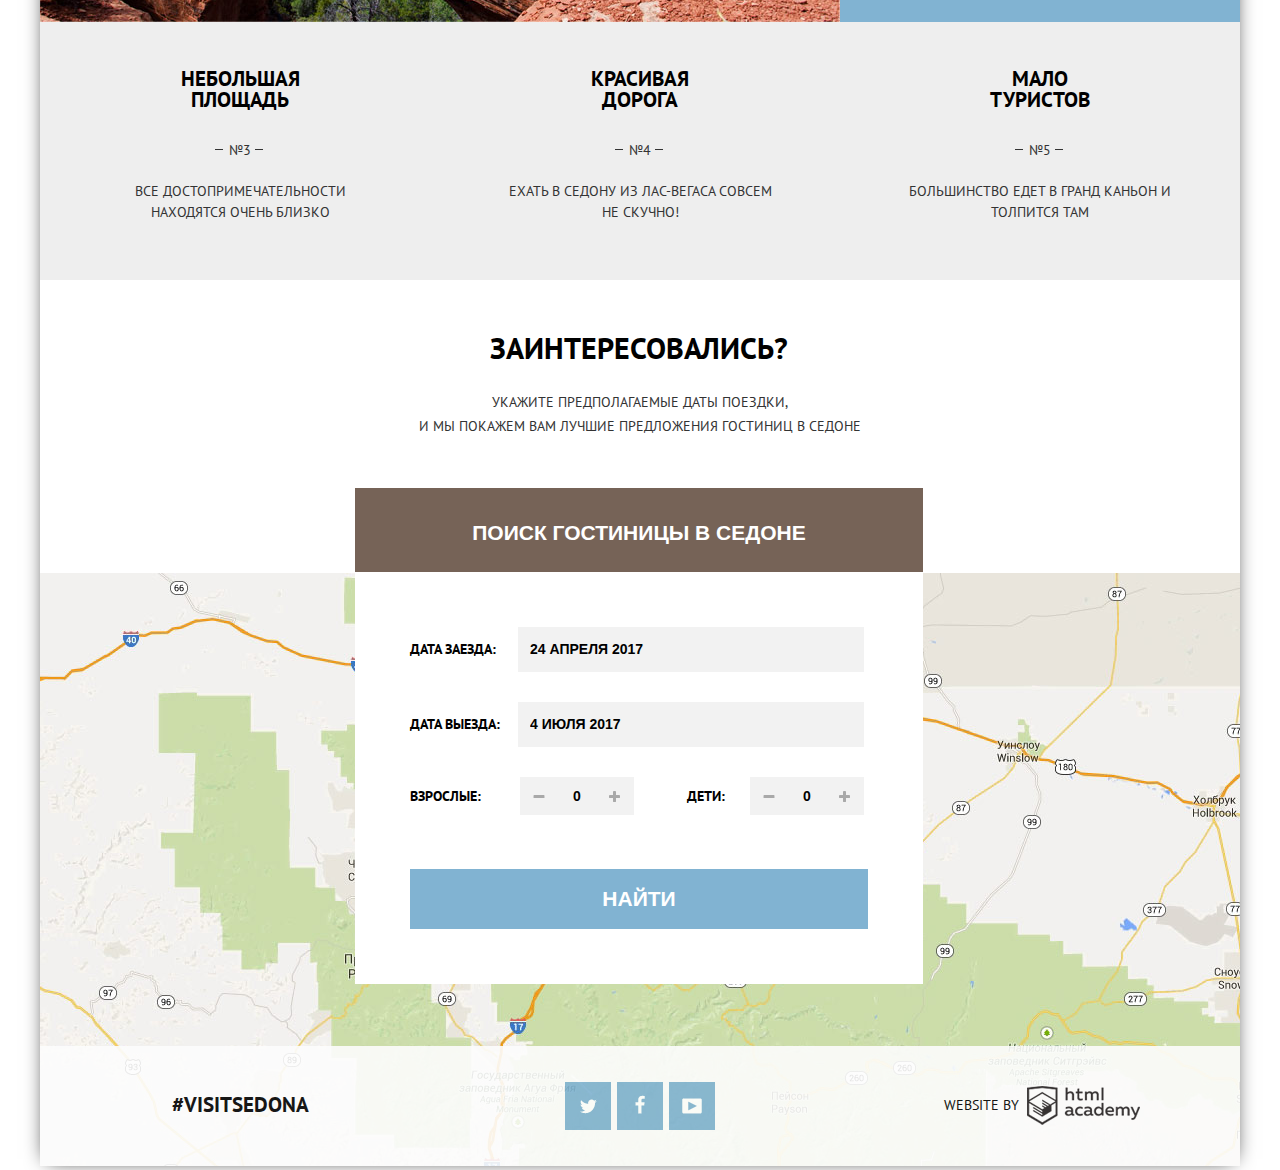
==== commit a31c1dbf: "Добавил форму" ====
--- a/index.html
+++ b/index.html
@@ -128,5 +128,30 @@
         </div>
       </div>
     </footer>
+    <div class="modal-box">
+      <form action="#" method="get">
+        <div class="check-in">
+          <label for="date-of-check-in">Дата заезда:</label>
+          <input type="text" id="date-of-check-in" value="24 апреля 2017">
+        </div>
+        <div class="check-out">
+          <label for="date-of-check-out">Дата выезда:</label>
+          <input type="text" id="date-of-check-out" value="4 июля 2017">
+        </div>
+        <div class="adults">
+          <label for="amount-of-adults">Взрослые:</label>
+          <button type="button" class="minus-btn">-</button>
+          <input type="text" id="amount-of-adults" value="0">
+          <button type="button" class="plus-btn">+</button>
+        </div>
+        <div class="kids">
+          <label for="amount-of-kids">Дети:</label>
+          <button type="button" class="minus-btn">-</button>
+          <input type="text" id="amount-of-kids" value="0">
+          <button type="button" class="plus-btn">+</button>
+        </div>
+        <button class="btn find-hotel" type="submit">Найти</button>
+      </form>
+    </div>
   </body>
 </html>
--- a/css/style.css
+++ b/css/style.css
@@ -1,8 +1,9 @@
 body {
   width: 1200px;
-  margin: 0 auto;;
+  margin: 0 auto;
   box-shadow: 0 0 20px -7px black;
   font-family: PT Sans, Arial, sans-serif;
+  position: relative;
 }
 
 .main-header {
@@ -474,3 +475,128 @@
   background: url(../img/html-acad.png) no-repeat center;
   line-height: 39px;
 }
+
+.modal-box {
+  position: absolute;
+  bottom: 182px;
+  left: 315px;
+  box-sizing: border-box;
+  width: 568px;
+  background-color: #ffffff;
+  padding: 55px;
+  font-size: 0;
+}
+
+.modal-box label {
+  font-size: 14px;
+  line-height: 21px;
+  font-weight: 700;
+  color: #000000;
+  text-transform: uppercase;
+}
+
+.check-in input {
+  box-sizing: border-box;
+  width: 346px;
+  padding: 12px;
+  font-size: 14px;
+  line-height: 21px;
+  font-weight: 700;
+  color: #000000;
+  text-transform: uppercase;
+  background-color: #f2f2f2;
+  border: none;
+  margin-left: 22px;
+  margin-bottom: 30px;
+}
+
+.check-out input {
+  box-sizing: border-box;
+  width: 346px;
+  padding: 12px;
+  font-size: 14px;
+  line-height: 21px;
+  font-weight: 700;
+  color: #000000;
+  text-transform: uppercase;
+  background-color: #f2f2f2;
+  border: none;
+  margin-left: 18px;
+  margin-bottom: 30px;
+}
+
+.adults input,
+.kids input {
+  box-sizing: border-box;
+  width: 38px;
+  height: 38px;
+  padding: 12px 15px;
+  font-size: 14px;
+  line-height: 21px;
+  font-weight: 700;
+  color: #000000;
+  text-transform: uppercase;
+  background-color: #f2f2f2;
+  border: none;
+}
+
+.minus-btn,
+.plus-btn {
+  position: relative;
+  width: 38px;
+  height: 38px;
+  margin: 0;
+  border: none;
+  outline: none;
+  background-color: #f2f2f2;
+  text-indent: -9999px;
+}
+
+.minus-btn::before {
+  content: "";
+  position: absolute;
+  top: 18px;
+  left: 13px;
+  width: 12px;
+  height: 3px;
+  background: url(../img/minus.png) no-repeat center;
+}
+
+.plus-btn::before {
+  content: "";
+  position: absolute;
+  top: 14px;
+  left: 13px;
+  width: 11px;
+  height: 11px;
+  background: url(../img/plus.png) no-repeat center;
+}
+
+.adults,
+.kids {
+  display: inline-block;
+}
+
+.adults label {
+  margin-right: 39px;
+}
+
+.adults {
+  margin-right: 53px;
+}
+
+.kids label {
+  margin-right: 25px;
+}
+
+.find-hotel {
+  box-sizing: border-box;
+  width: 458px;
+  padding: 17px 150px;
+  background-color: #81b3d2;
+  margin-top: 54px;
+  font-size: 21px;
+  line-height: 26px;
+  font-weight: 700;
+  color: #ffffff;
+}
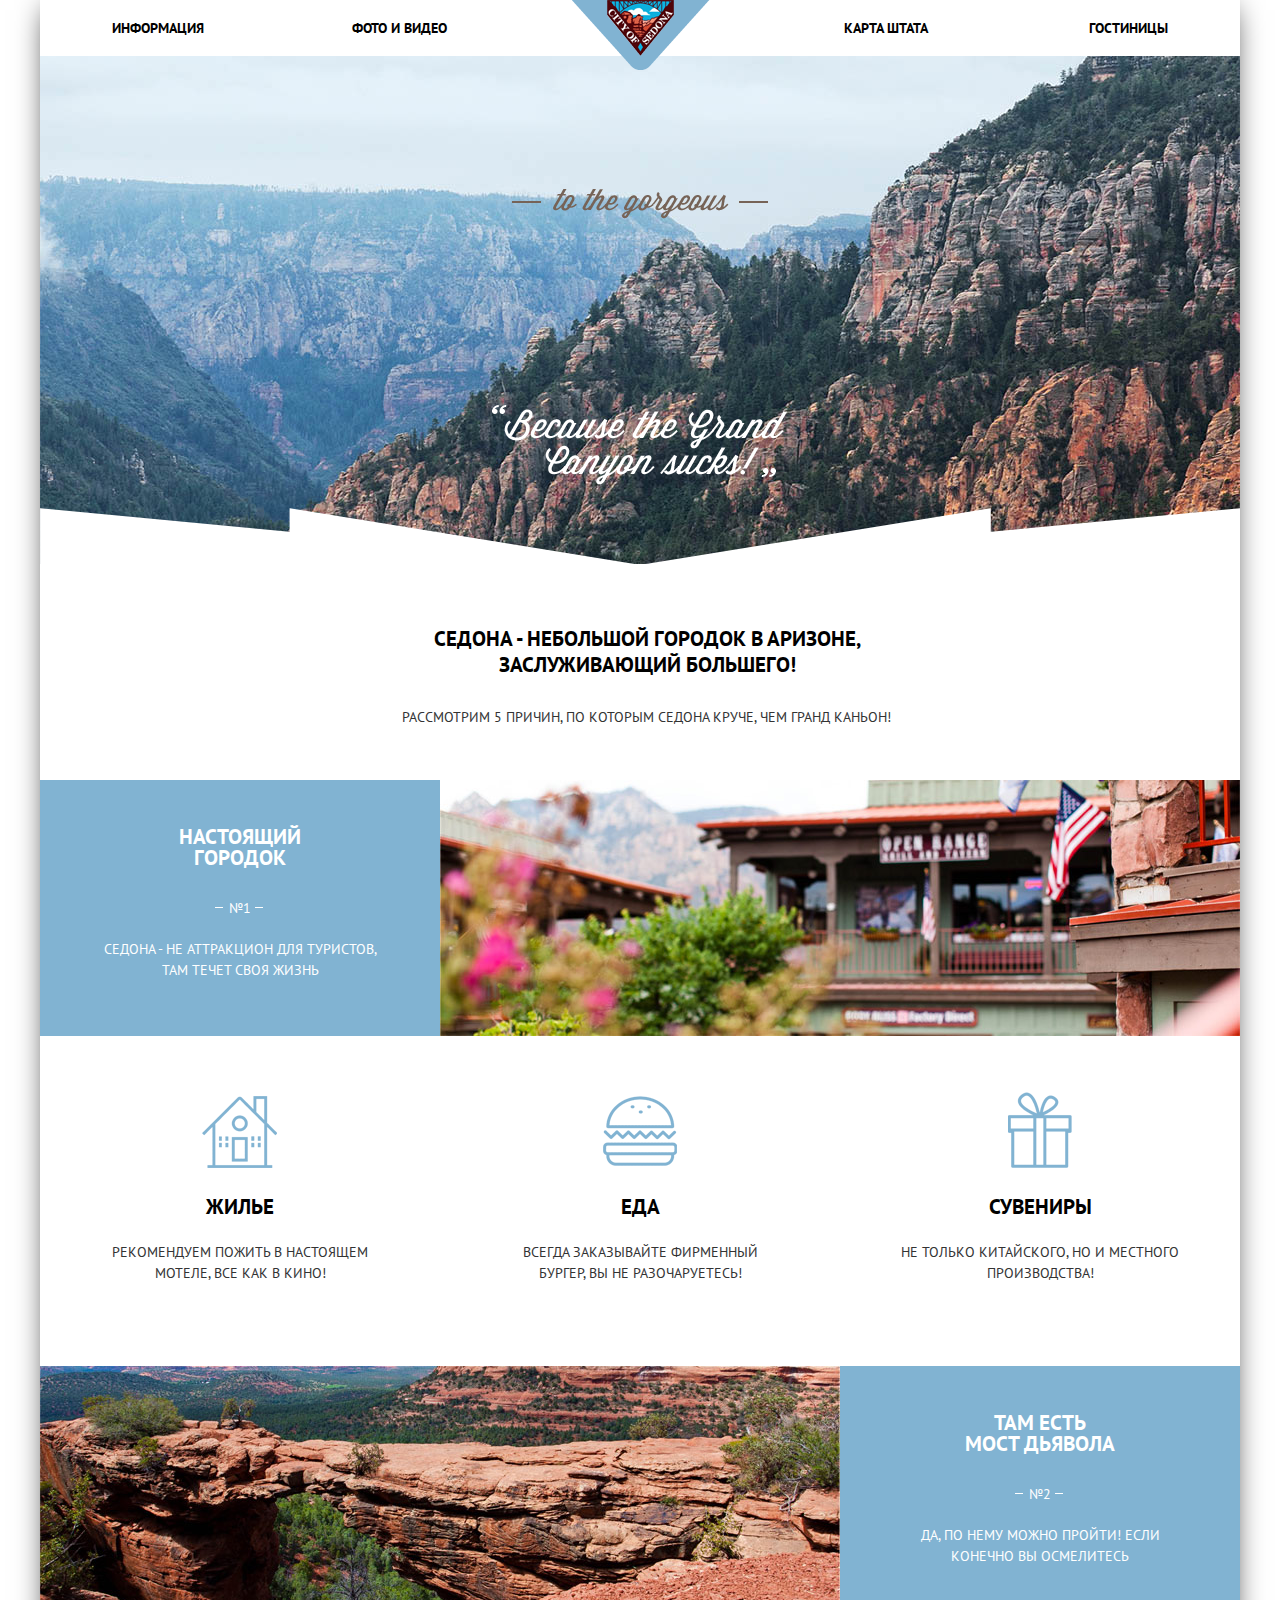
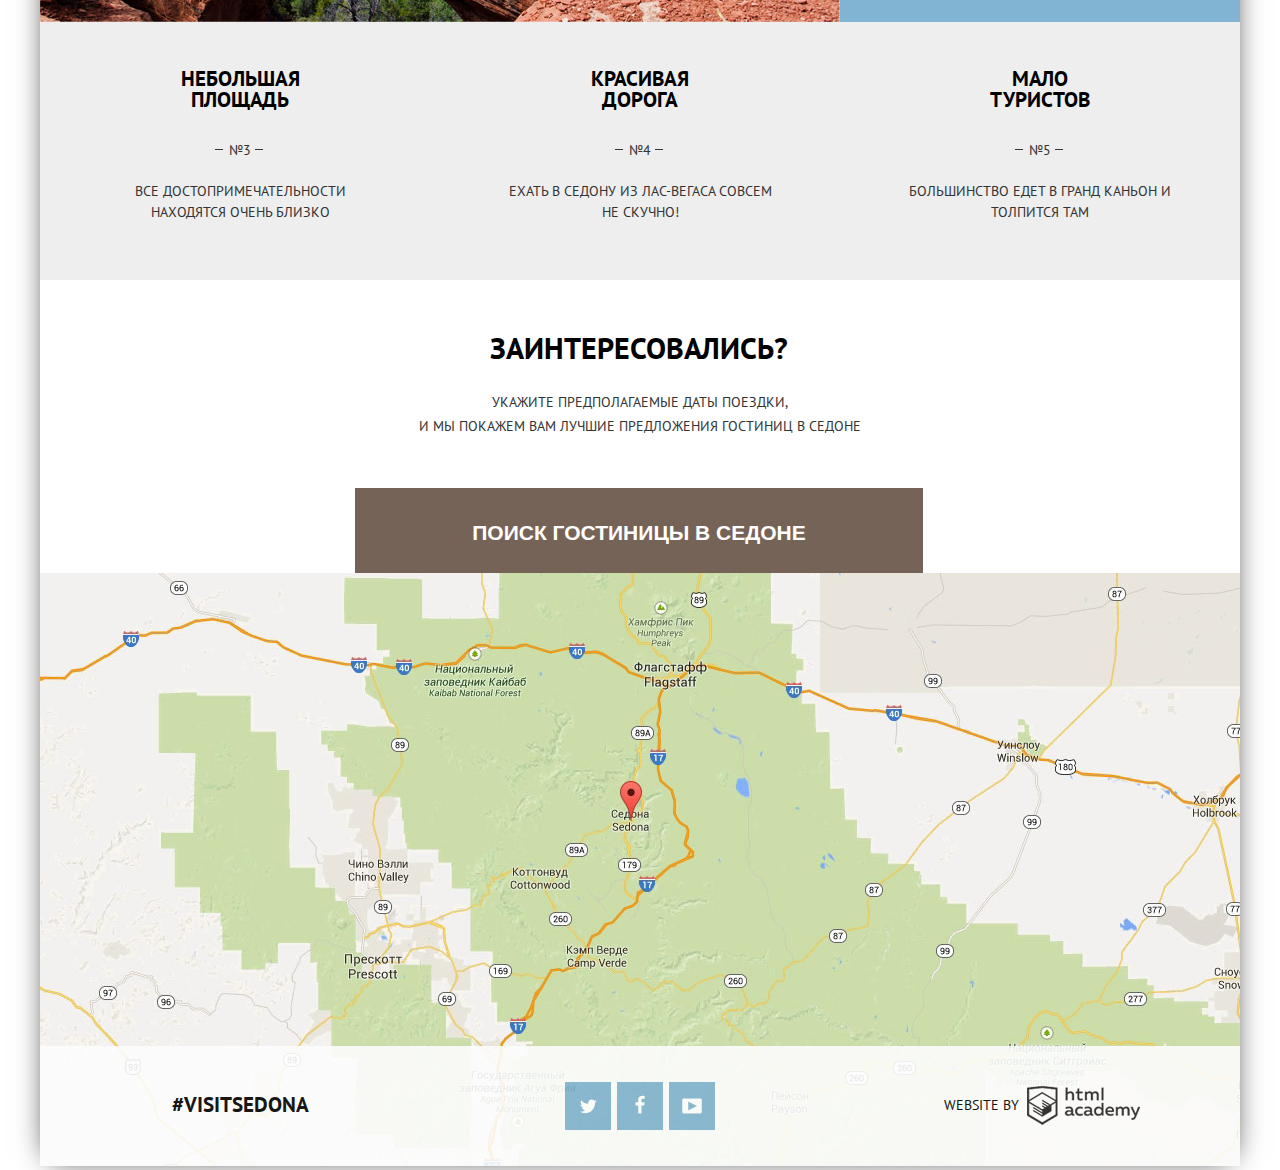
==== commit 721ccc57: "Оформил состояния элементов, добавил анимацию, поправил верстку index" ====
--- a/index.html
+++ b/index.html
@@ -114,17 +114,19 @@
     <footer class="main-footer">
       <div class="map">
         <img src="img/map.jpg" width="1200" height="593">
+        <iframe class="interactive-map"  src="https://www.google.com/maps/embed?pb=!1m18!1m12!1m3!1d618303.969468494!2d-112.15901935635415!3d34.934905419329844!2m3!1f0!2f0!3f0!3m2!1i1024!2i768!4f13.1!3m3!1m2!1s0x872da132f942b00d%3A0x5548c523fa6c8efd!2z0KHQtdC00L7QvdCwLCDQkNGA0LjQt9C-0L3QsCA4NjMzNiwg0KHQqNCQ!5e0!3m2!1sru!2sru!4v1496397109031" width="1200" height="593" style="border:0" allowfullscreen>
+        </iframe>
       </div>
       <div class="footer-wrapper clearfix">
         <div class="tag">#visitsedona</div>
         <div class="social-box">
-          <a href="#" class="social-btn social-tw">Twitter</a>
-          <a href="#" class="social-btn social-fb">Facebook</a>
-          <a href="#" class="social-btn social-yt">YouTube</a>
+          <a href="#" class="social-btn social-tw"><i></i>Twitter</a>
+          <a href="#" class="social-btn social-fb"><i></i>Facebook</a>
+          <a href="#" class="social-btn social-yt"><i></i>YouTube</a>
         </div>
         <div class="creators">
           <span>Website by</span>
-          <a href="#">HTML Academy</a>
+          <a href="https://htmlacademy.ru/intensive/htmlcss">HTML Academy</a>
         </div>
       </div>
     </footer>
@@ -133,15 +135,17 @@
         <div class="check-in">
           <label for="date-of-check-in">Дата заезда:</label>
           <input type="text" id="date-of-check-in" value="24 апреля 2017">
+          <i class="calendar-input"></i>
         </div>
         <div class="check-out">
           <label for="date-of-check-out">Дата выезда:</label>
           <input type="text" id="date-of-check-out" value="4 июля 2017">
+          <i class="calendar-output"></i>
         </div>
         <div class="adults">
           <label for="amount-of-adults">Взрослые:</label>
           <button type="button" class="minus-btn">-</button>
-          <input type="text" id="amount-of-adults" value="0">
+          <input type="text" id="amount-of-adults" value="2">
           <button type="button" class="plus-btn">+</button>
         </div>
         <div class="kids">
@@ -153,5 +157,7 @@
         <button class="btn find-hotel" type="submit">Найти</button>
       </form>
     </div>
+    <script src="js/scripts.js">
+    </script>
   </body>
 </html>
--- a/css/style.css
+++ b/css/style.css
@@ -1,7 +1,7 @@
 body {
   width: 1200px;
   margin: 0 auto;
-  box-shadow: 0 0 20px -7px black;
+  box-shadow: 0 0 30px -10px black;
   font-family: PT Sans, Arial, sans-serif;
   position: relative;
 }
@@ -29,7 +29,7 @@
   display: inline-block;
   padding-top: 15px;
   padding-bottom: 15px;
-  width: 128px;
+  width: 240px;
   font-size: 14px;
   line-height: 26px;
   text-transform: uppercase;
@@ -38,18 +38,11 @@
   text-align: left;
 }
 
-.main-nav li:first-child {
-  margin-right: 112px;
-}
-
 .main-nav li:nth-child(2) {
-  margin-right: 360px;
-}
-
-.main-nav li:nth-child(3) {
-  margin-right: 72px;
-}
-
+  margin-right: 96px;
+}
+
+.main-nav li:nth-child(3),
 .main-nav li:last-child {
   text-align: right;
 }
@@ -57,6 +50,14 @@
 .main-nav a {
   text-decoration: none;
   color: black;
+}
+
+.main-nav a:hover {
+  color: #81b3d2;
+}
+
+.main-nav a:active {
+  color: rgba(0,0,0,0.3);
 }
 
 .landscape-block {
@@ -341,6 +342,7 @@
   border-radius: none;
   border: none;
   outline: none;
+  cursor: pointer;
 }
 
 .show-form {
@@ -354,6 +356,15 @@
   background-color: #766357;
 }
 
+.show-form:hover {
+  background-color: #604e43;
+}
+
+.show-form:active {
+  background-color: #503e33;
+  color: rgba(255,255,255,0.3);
+}
+
 .main-footer {
   position: relative;
 }
@@ -377,6 +388,13 @@
 
 .map {
   height: 593px;
+}
+
+.interactive-map {
+  position: absolute;
+  top: 0;
+  left: 0;
+  z-index: 10;
 }
 
 .tag {
@@ -413,8 +431,15 @@
   margin-right: 6px;
 }
 
-.social-tw::before {
-  content: "";
+.social-btn:hover {
+  background-color: #669ec0;
+}
+
+.social-btn:active {
+  background-color: #5496bd;
+}
+
+.social-tw i {
   position: absolute;
   top: 17px;
   left: 15px;
@@ -423,8 +448,7 @@
   background: url(../img/twitter.png) no-repeat center;
 }
 
-.social-fb::before {
-  content: "";
+.social-fb i {
   position: absolute;
   top: 13px;
   left: 18px;
@@ -433,7 +457,19 @@
   background: url(../img/fb.png) no-repeat center;
 }
 
-.social-yt::before {
+.social-tw:active i {
+  opacity: 0.3;
+}
+
+.social-fb:active i {
+  opacity: 0.3;
+}
+
+.social-yt:active i {
+  opacity: 0.3;
+}
+
+.social-yt i {
   content: "";
   position: absolute;
   top: 16px;
@@ -476,15 +512,32 @@
   line-height: 39px;
 }
 
+.creators a:hover {
+  background: url(../img/html-acad-hover.png) no-repeat center;
+}
+
+.creators a:active {
+  background: url(../img/html-acad-active.png) no-repeat center;
+}
+
 .modal-box {
-  position: absolute;
-  bottom: 182px;
+  display: none;
+  position: absolute;
+  bottom: 193px;
   left: 315px;
   box-sizing: border-box;
   width: 568px;
   background-color: #ffffff;
   padding: 55px;
   font-size: 0;
+  box-shadow: 0 3px 20px -7px black;
+  z-index: 2000;
+}
+
+.modal-box-show {
+  display: block;
+  animation-name: moving;
+  animation-duration: 1s;
 }
 
 .modal-box label {
@@ -495,7 +548,12 @@
   text-transform: uppercase;
 }
 
+.check-in {
+  position: relative;
+}
+
 .check-in input {
+  position: relative;
   box-sizing: border-box;
   width: 346px;
   padding: 12px;
@@ -507,10 +565,15 @@
   background-color: #f2f2f2;
   border: none;
   margin-left: 22px;
-  margin-bottom: 30px;
+  margin-bottom: 22px;
+}
+
+.check-out {
+  position: relative;
 }
 
 .check-out input {
+  position: relative;
   box-sizing: border-box;
   width: 346px;
   padding: 12px;
@@ -522,7 +585,35 @@
   background-color: #f2f2f2;
   border: none;
   margin-left: 18px;
-  margin-bottom: 30px;
+  margin-bottom: 26px;
+}
+
+.calendar-input {
+  position: absolute;
+  top: 10px;
+  right: 15px;
+  width: 21px;
+  height: 22px;
+  background: url(../img/calendar.png) no-repeat center;
+}
+
+.calendar-output {
+  position: absolute;
+  top: 10px;
+  right: 15px;
+  width: 21px;
+  height: 22px;
+  background: url(../img/calendar.png) no-repeat center;
+}
+
+.calendar-input:hover,
+.calendar-output:hover {
+  background: url(../img/calendar-hover.png) no-repeat center;
+}
+
+.calendar-input:active,
+.calendar-output:active {
+  background: url(../img/calendar-active.png) no-repeat center;
 }
 
 .adults input,
@@ -538,6 +629,27 @@
   text-transform: uppercase;
   background-color: #f2f2f2;
   border: none;
+}
+
+.modal-box input:hover {
+  background-color: #ebebeb;
+}
+
+.modal-box input:focus {
+  box-sizing: border-box;
+  background-color: #ffffff;
+  border: 2px solid #e5e5e5;
+  outline: none;
+}
+
+.check-in input:focus,
+.check-out input:focus {
+  padding: 10px;
+}
+
+.adults input:focus,
+.kids input:focus {
+  padding: 10px 13px;
 }
 
 .minus-btn,
@@ -550,6 +662,7 @@
   outline: none;
   background-color: #f2f2f2;
   text-indent: -9999px;
+  cursor: pointer;
 }
 
 .minus-btn::before {
@@ -562,6 +675,22 @@
   background: url(../img/minus.png) no-repeat center;
 }
 
+.minus-btn:hover::before {
+  background: url(../img/minus-hover.png) no-repeat center;
+}
+
+.minus-btn:active::before {
+  background: url(../img/minus-active.png) no-repeat center;
+}
+
+.plus-btn:hover::before {
+  background: url(../img/plus-hover.png) no-repeat center;
+}
+
+.plus-btn:active::before {
+  background: url(../img/plus-active.png) no-repeat center;
+}
+
 .plus-btn::before {
   content: "";
   position: absolute;
@@ -582,7 +711,7 @@
 }
 
 .adults {
-  margin-right: 53px;
+  margin-right: 56px;
 }
 
 .kids label {
@@ -600,3 +729,23 @@
   font-weight: 700;
   color: #ffffff;
 }
+
+.find-hotel:hover {
+  background-color: #669ec0;
+}
+
+.find-hotel:active {
+  background-color: #5496bd;
+  color: rgba(255,255,255,0.3);
+  box-shadow: inset 0 0 5px -2px black;
+}
+
+@keyframes moving {
+  0% {
+    transform: translateY(500px);
+  }
+
+  100% {
+    transform: translateY(0);
+  }
+}
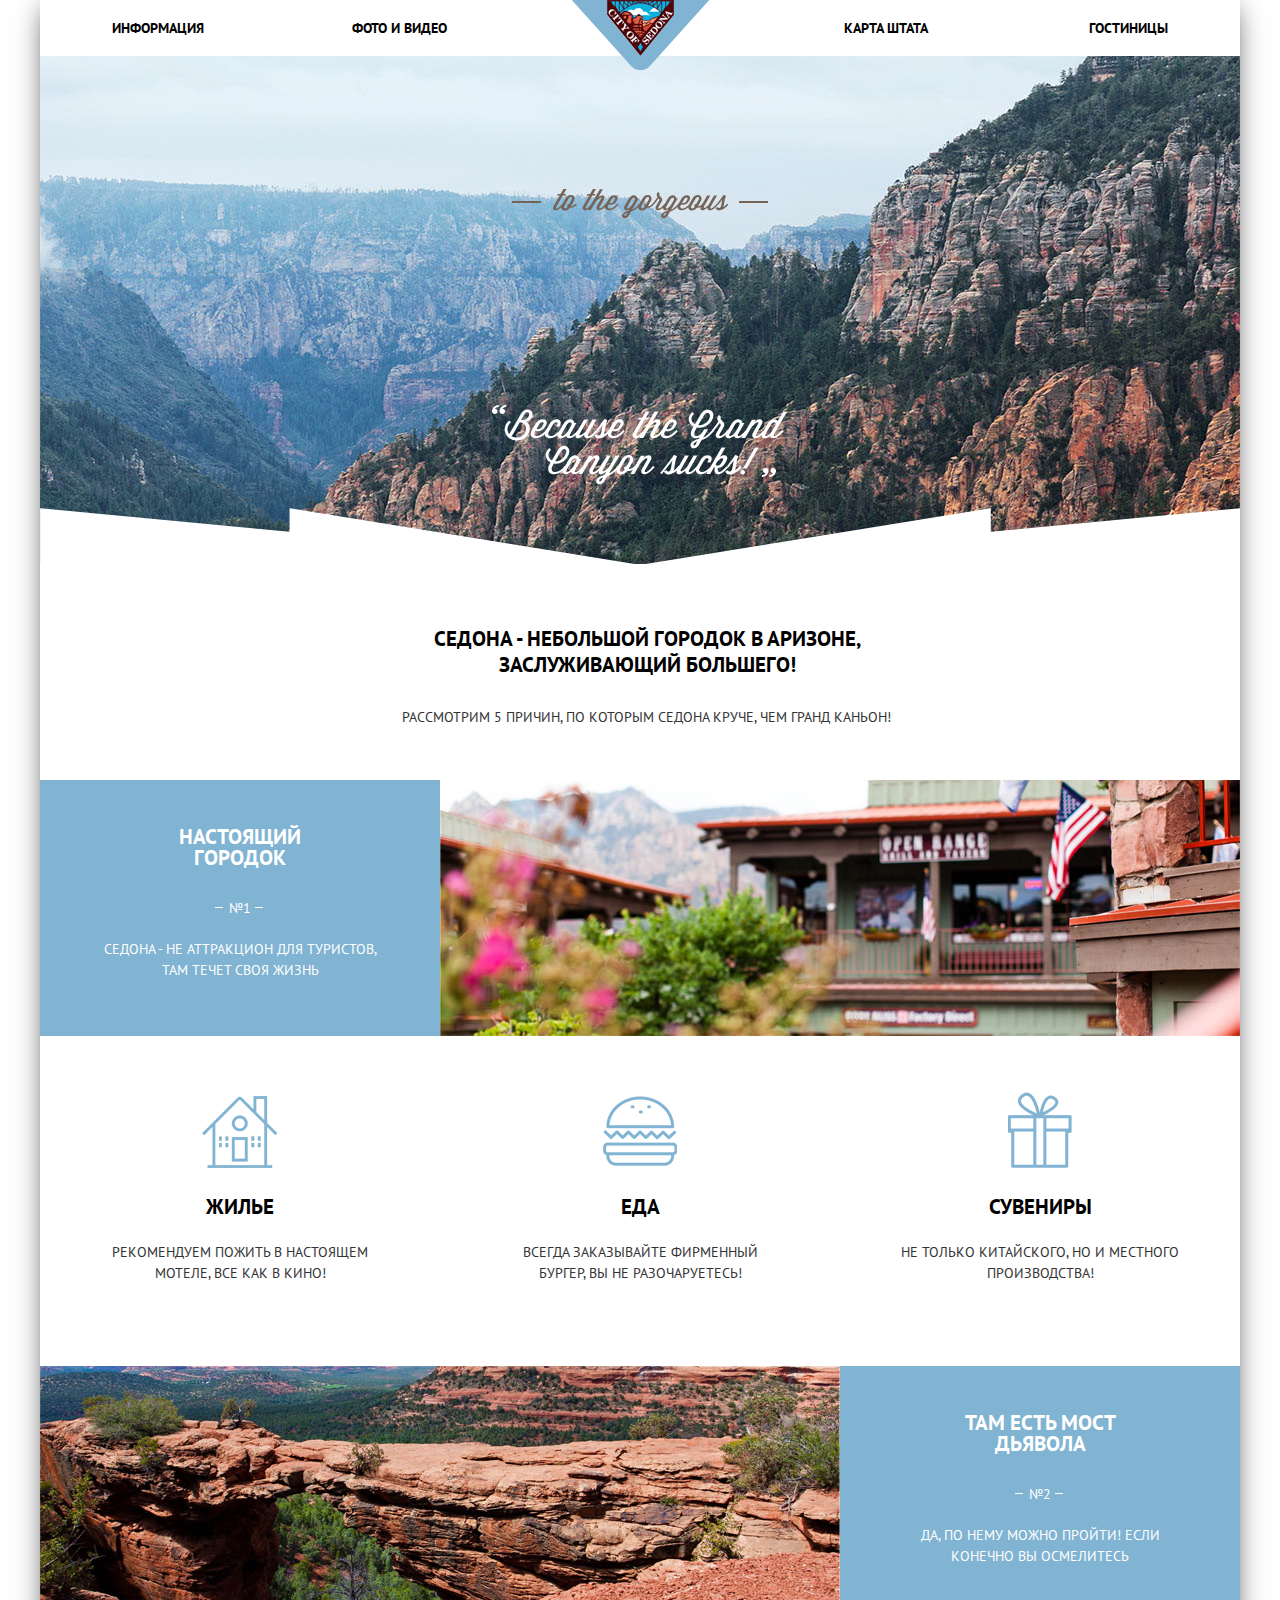
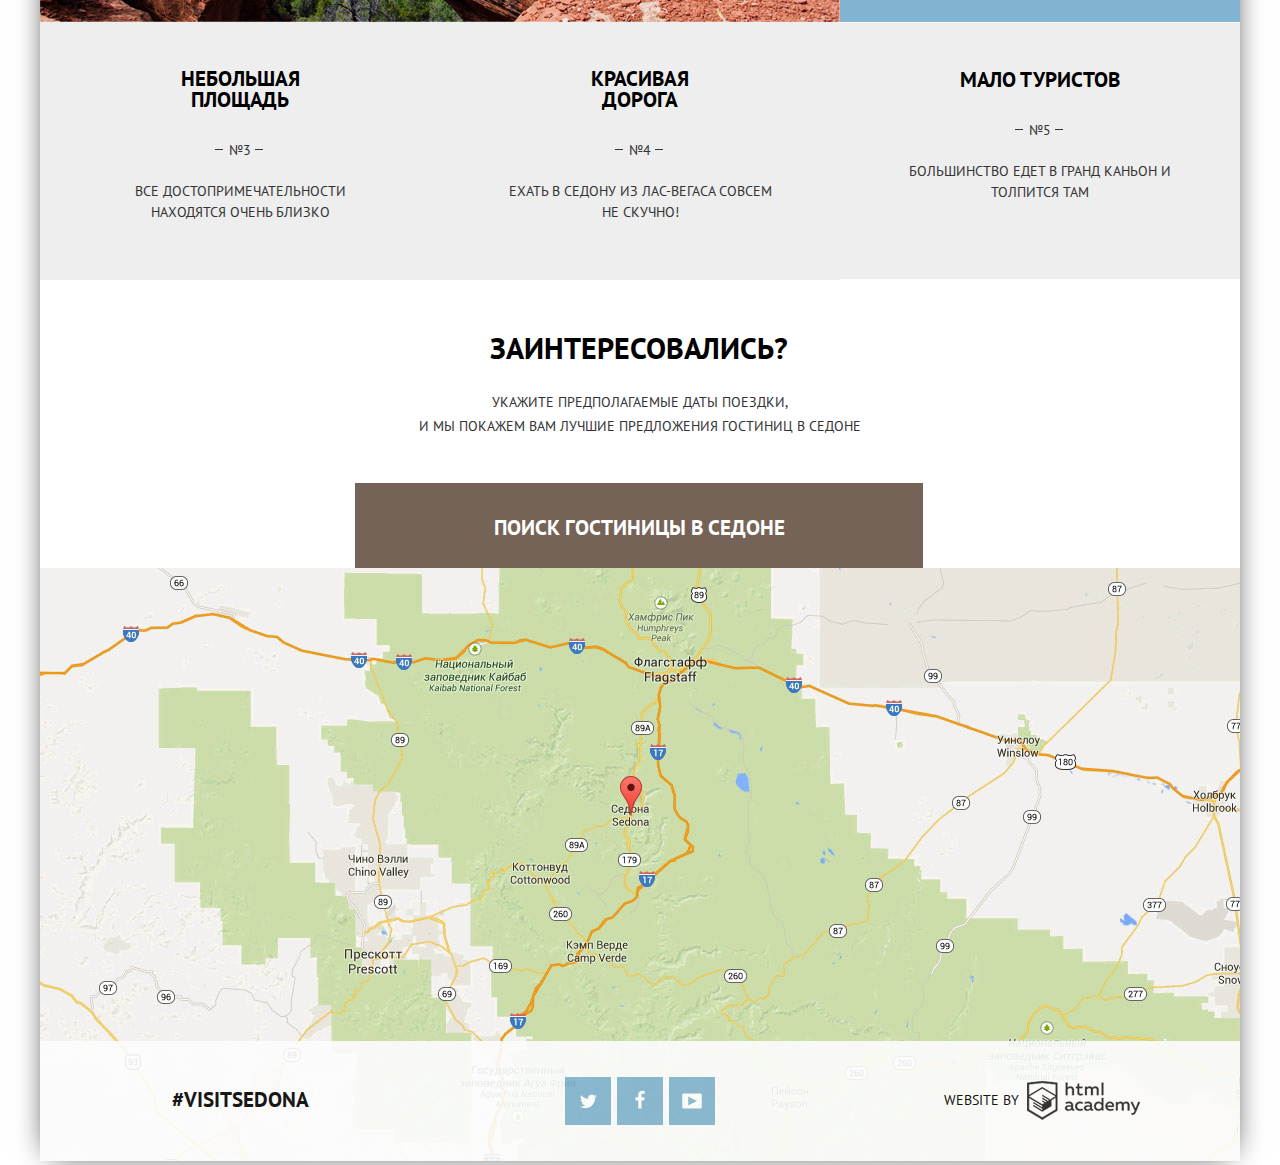
==== commit 259949f2: "Начал разметку catalog.html" ====
--- a/index.html
+++ b/index.html
@@ -21,7 +21,7 @@
             <a href="#">Карта штата</a>
           </li>
           <li>
-            <a href="#">Гостиницы</a>
+            <a href="catalog.html">Гостиницы</a>
           </li>
         </ul>
       </nav>
--- a/css/style.css
+++ b/css/style.css
@@ -174,7 +174,7 @@
 }
 
 .advantages-item-title {
-  width: 150px;
+  width: 160px;
   margin: 0 auto;
   margin-top: 46px;
   margin-bottom: 30px;
@@ -327,7 +327,7 @@
 .offer {
   width: 445px;
   margin: 0 auto;
-  margin-bottom: 50px;
+  margin-bottom: 45px;
   font-size: 14px;
   color: #333333;
   line-height: 24px;
@@ -349,6 +349,7 @@
   margin-left: 315px;
   width: 568px;
   padding: 32px 100px 27px;
+  font-family: PT Sans, Arial, sans-serif;
   font-size: 21px;
   line-height: 26px;
   color: #ffffff;
@@ -534,6 +535,10 @@
   z-index: 2000;
 }
 
+.modal-box form {
+  font-family: PT Sans, Arial, sans-serif;
+}
+
 .modal-box-show {
   display: block;
   animation-name: moving;
@@ -591,7 +596,7 @@
 .calendar-input {
   position: absolute;
   top: 10px;
-  right: 15px;
+  right: 12px;
   width: 21px;
   height: 22px;
   background: url(../img/calendar.png) no-repeat center;
@@ -600,7 +605,7 @@
 .calendar-output {
   position: absolute;
   top: 10px;
-  right: 15px;
+  right: 12px;
   width: 21px;
   height: 22px;
   background: url(../img/calendar.png) no-repeat center;
@@ -663,6 +668,7 @@
   background-color: #f2f2f2;
   text-indent: -9999px;
   cursor: pointer;
+  vertical-align: top;
 }
 
 .minus-btn::before {
@@ -704,6 +710,7 @@
 .adults,
 .kids {
   display: inline-block;
+  vertical-align: middle;
 }
 
 .adults label {
@@ -749,3 +756,16 @@
     transform: translateY(0);
   }
 }
+
+.main-nav .current-menu-item {
+  color: #766357;
+  cursor: default;
+}
+
+.main-nav .current-menu-item:hover {
+  color: #766357;
+}
+
+.main-nav .current-menu-item:active {
+  color: #766357;
+}
